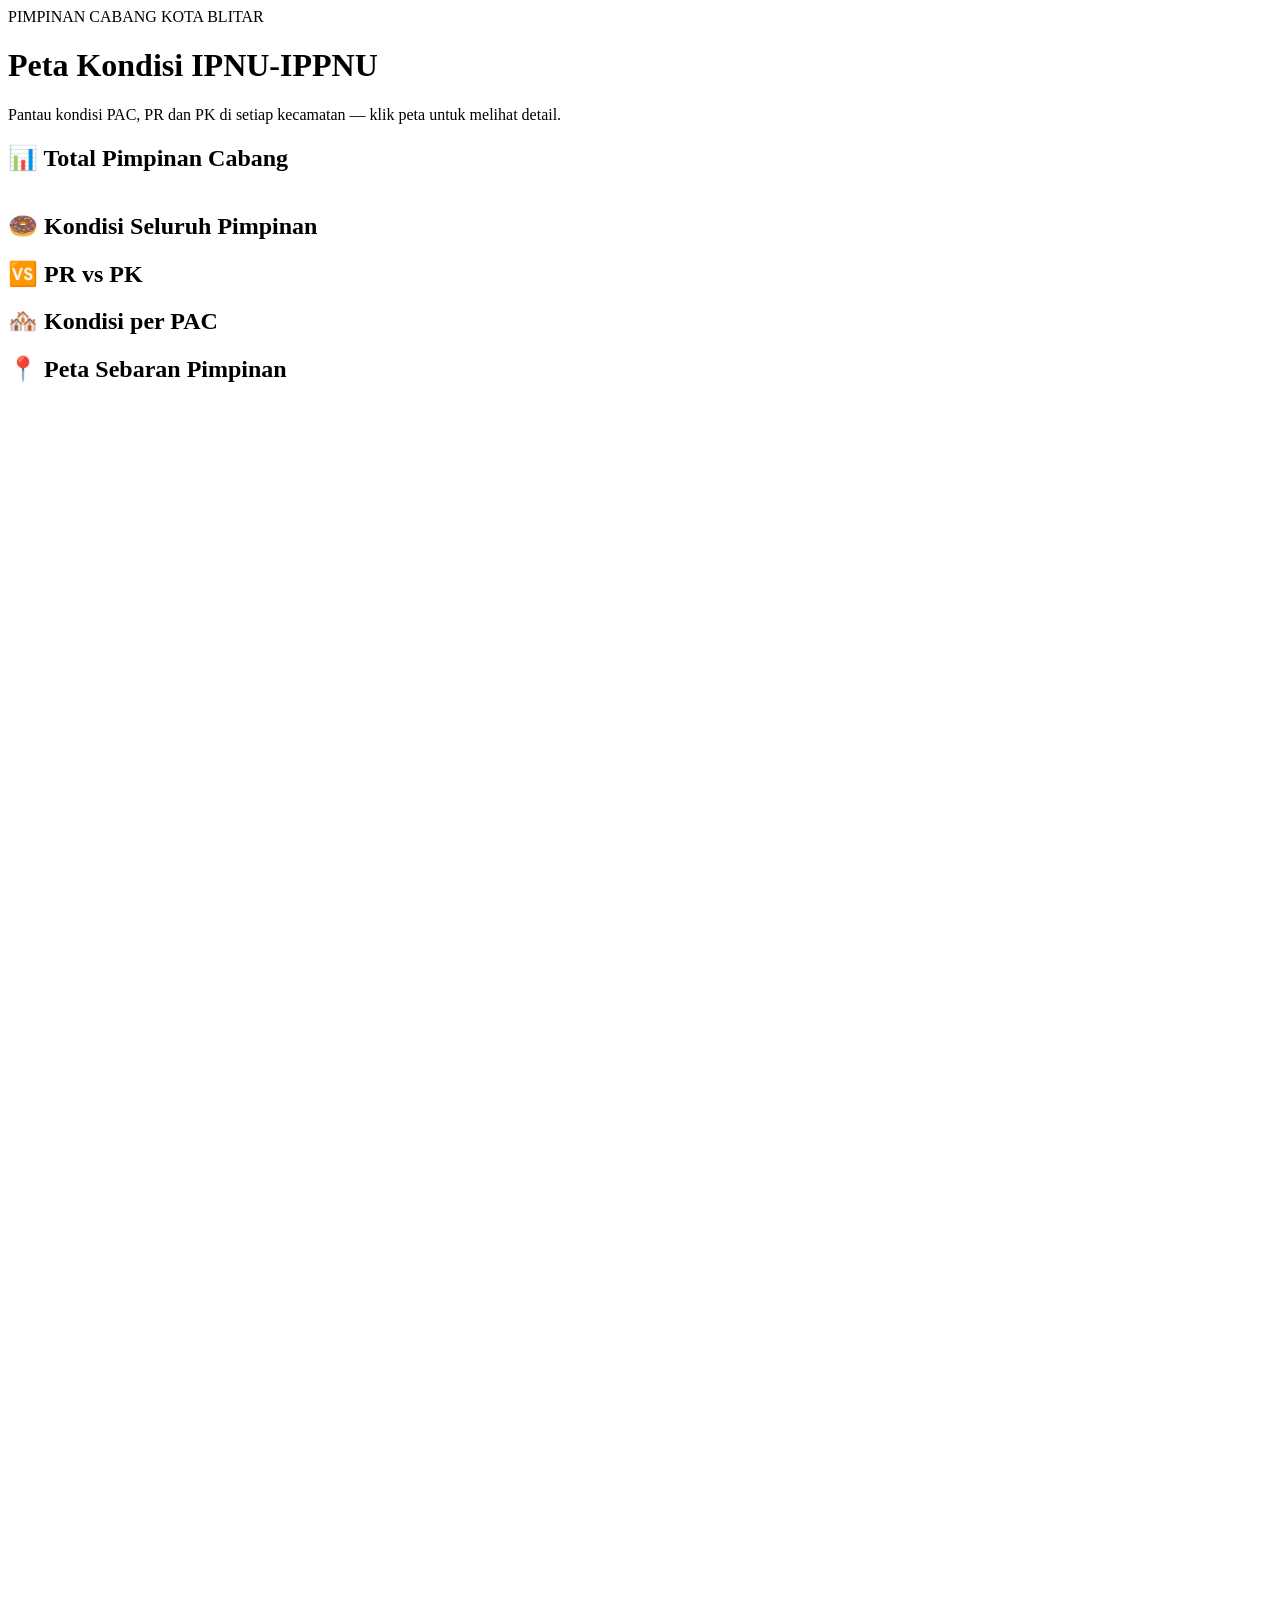
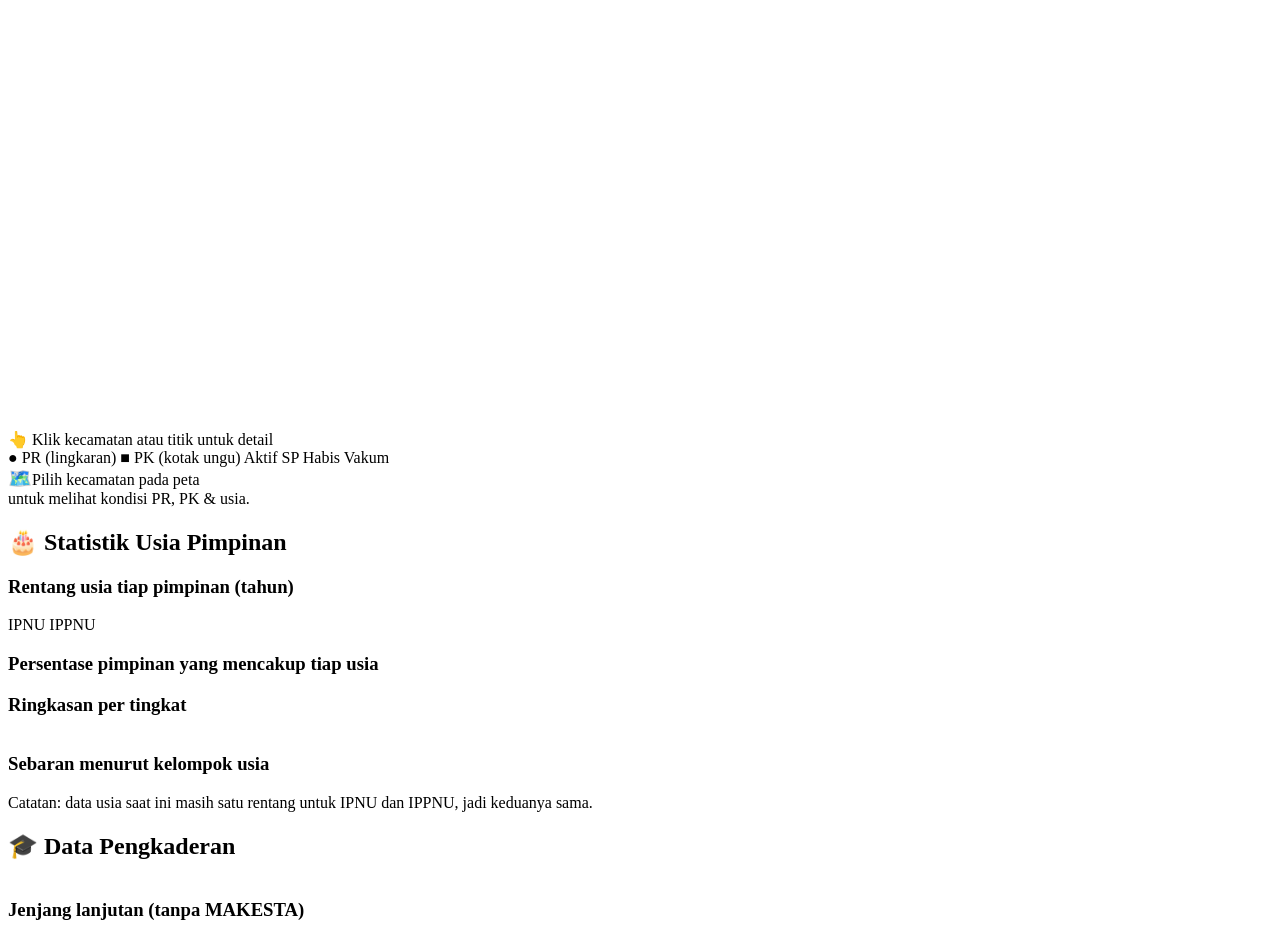
==== index.html @ 6f1dc009 "Add files via upload" ====
<!DOCTYPE html>
<html lang="id">
<head>
<meta charset="utf-8">
<meta name="viewport" content="width=device-width, initial-scale=1, viewport-fit=cover">
<title>Peta Kondisi IPNU-IPPNU Kota Blitar</title>

<link rel="stylesheet" href="css/style.css">
</head>

<body>

<!-- =====================================================
     HTML: KERANGKA HALAMAN (isi diisi oleh JavaScript)
     ===================================================== -->
<div class="hero">
  <div class="w">
    <span class="tag">PIMPINAN CABANG KOTA BLITAR</span>
    <h1>Peta Kondisi IPNU-IPPNU</h1>
    <p>Pantau kondisi PAC, PR dan PK di setiap kecamatan — klik peta untuk melihat detail.</p>
  </div>
</div>

<div class="w up">

  <!-- Kartu statistik ringkas -->
  <div class="grid stats" id="stats"></div>

  <!-- Tabel total pimpinan cabang -->
  <div class="card" style="margin-top:12px">
    <h2>📊 Total Pimpinan Cabang</h2>
    <div class="tw"><table id="sum"></table></div>
  </div>

  <!-- Tiga grafik ringkas -->
  <div class="grid cols">
    <div class="card"><h2>🍩 Kondisi Seluruh Pimpinan</h2><div class="donut" id="donut"></div></div>
    <div class="card"><h2>🆚 PR vs PK</h2><div id="prpk"></div></div>
    <div class="card"><h2>🏘️ Kondisi per PAC</h2><div id="perpac"></div></div>
  </div>

  <!-- Peta + detail -->
  <div class="grid main">
    <div class="card">
      <h2>📍 Peta Sebaran Pimpinan</h2>
      <svg viewBox="0 0 557 715" id="map" role="img" aria-label="Peta Kota Blitar"></svg>
      <div id="tip">👆 Klik kecamatan atau titik untuk detail</div>
      <div class="mlegend">
        <span>● PR (lingkaran)</span>
        <span style="color:var(--pk)">■ PK (kotak ungu)</span>
        <span><span class="dot" style="background:#10b981"></span>Aktif</span>
        <span><span class="dot" style="background:#f59e0b"></span>SP Habis</span>
        <span><span class="dot" style="background:#ef4444"></span>Vakum</span>
      </div>
    </div>

    <div class="card" id="detail">
      <div class="empty"><big>🗺️</big>Pilih kecamatan pada peta<br>untuk melihat kondisi PR, PK &amp; usia.</div>
    </div>
  </div>

  <!-- Statistik usia -->
  <div class="card" style="margin:12px 0 20px">
    <h2>🎂 Statistik Usia Pimpinan</h2>
    <div class="grid stats" id="ak" style="margin-bottom:14px"></div>

    <div class="grid cols" style="grid-template-columns:repeat(auto-fit,minmax(340px,1fr))">
      <div>
        <h3>Rentang usia tiap pimpinan (tahun)</h3>
        <div class="ag" id="age" style="margin-top:8px"></div>
        <div class="mlegend" style="justify-content:flex-start;margin-top:10px">
          <span><span class="dot" style="background:#2563eb"></span>IPNU</span>
          <span><span class="dot" style="background:#db2777"></span>IPPNU</span>
        </div>
      </div>
      <div>
        <h3>Persentase pimpinan yang mencakup tiap usia</h3>
        <div id="ah" style="margin-top:8px"></div>
      </div>
    </div>

    <div class="grid cols" style="grid-template-columns:repeat(auto-fit,minmax(340px,1fr));margin-top:16px">
      <div>
        <h3>Ringkasan per tingkat</h3>
        <div class="tw" style="margin-top:8px"><table id="at"></table></div>
      </div>
      <div>
        <h3>Sebaran menurut kelompok usia</h3>
        <div class="donut" id="ad" style="margin-top:8px"></div>
      </div>
    </div>

    <p class="sub" style="margin:12px 0 0">Catatan: data usia saat ini masih satu rentang untuk IPNU dan IPPNU, jadi keduanya sama.</p>
  </div>

  <!-- Data pengkaderan -->
  <div class="card" style="margin:0 0 20px">
    <h2>🎓 Data Pengkaderan</h2>
    <div class="tw"><table id="kt"></table></div>
    <div class="grid cols" style="grid-template-columns:repeat(auto-fit,minmax(320px,1fr));margin-top:12px">
      <div><div class="donut" id="kd"></div></div>
      <div>
        <h3 style="margin-bottom:6px">Jenjang lanjutan (tanpa MAKESTA)</h3>
        <div id="kb"></div>
      </div>
    </div>
  </div>

</div>

<script src="js/data.js"></script>
<script src="js/app.js"></script>
</body>
</html>
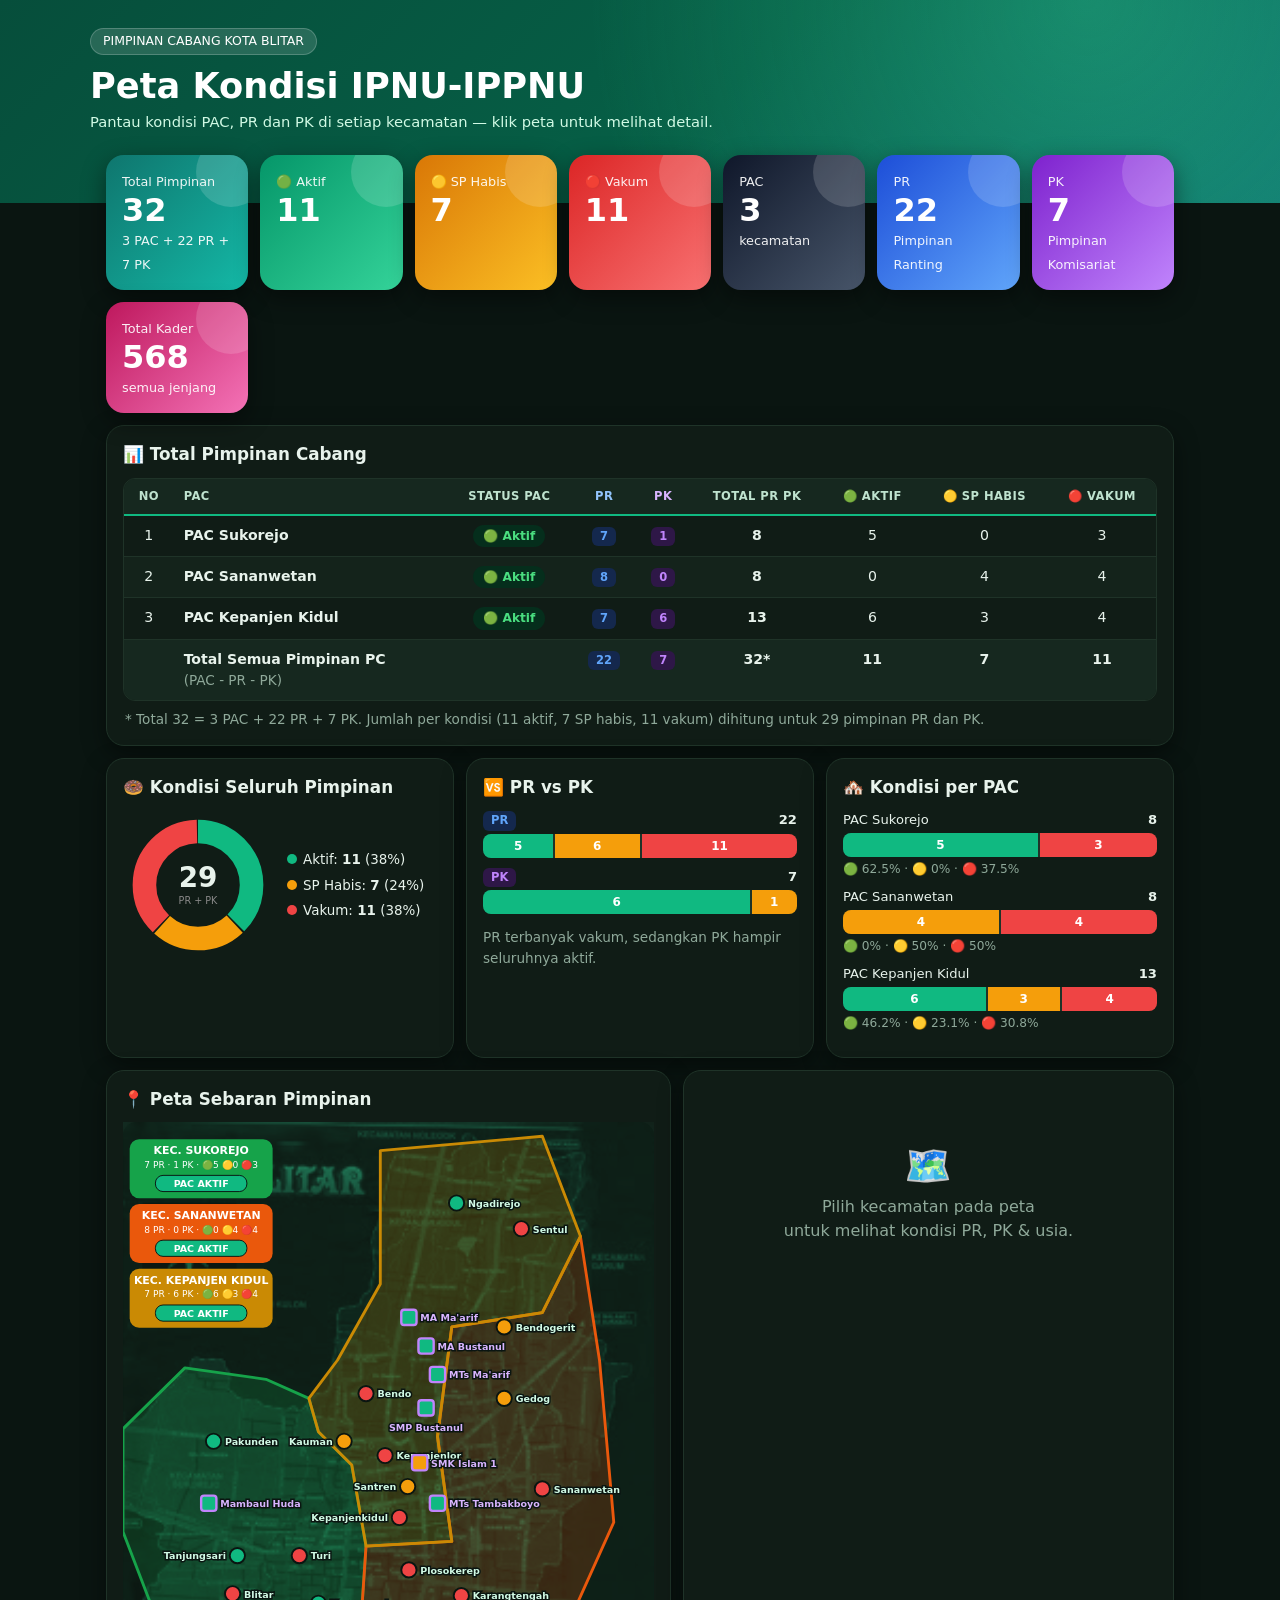
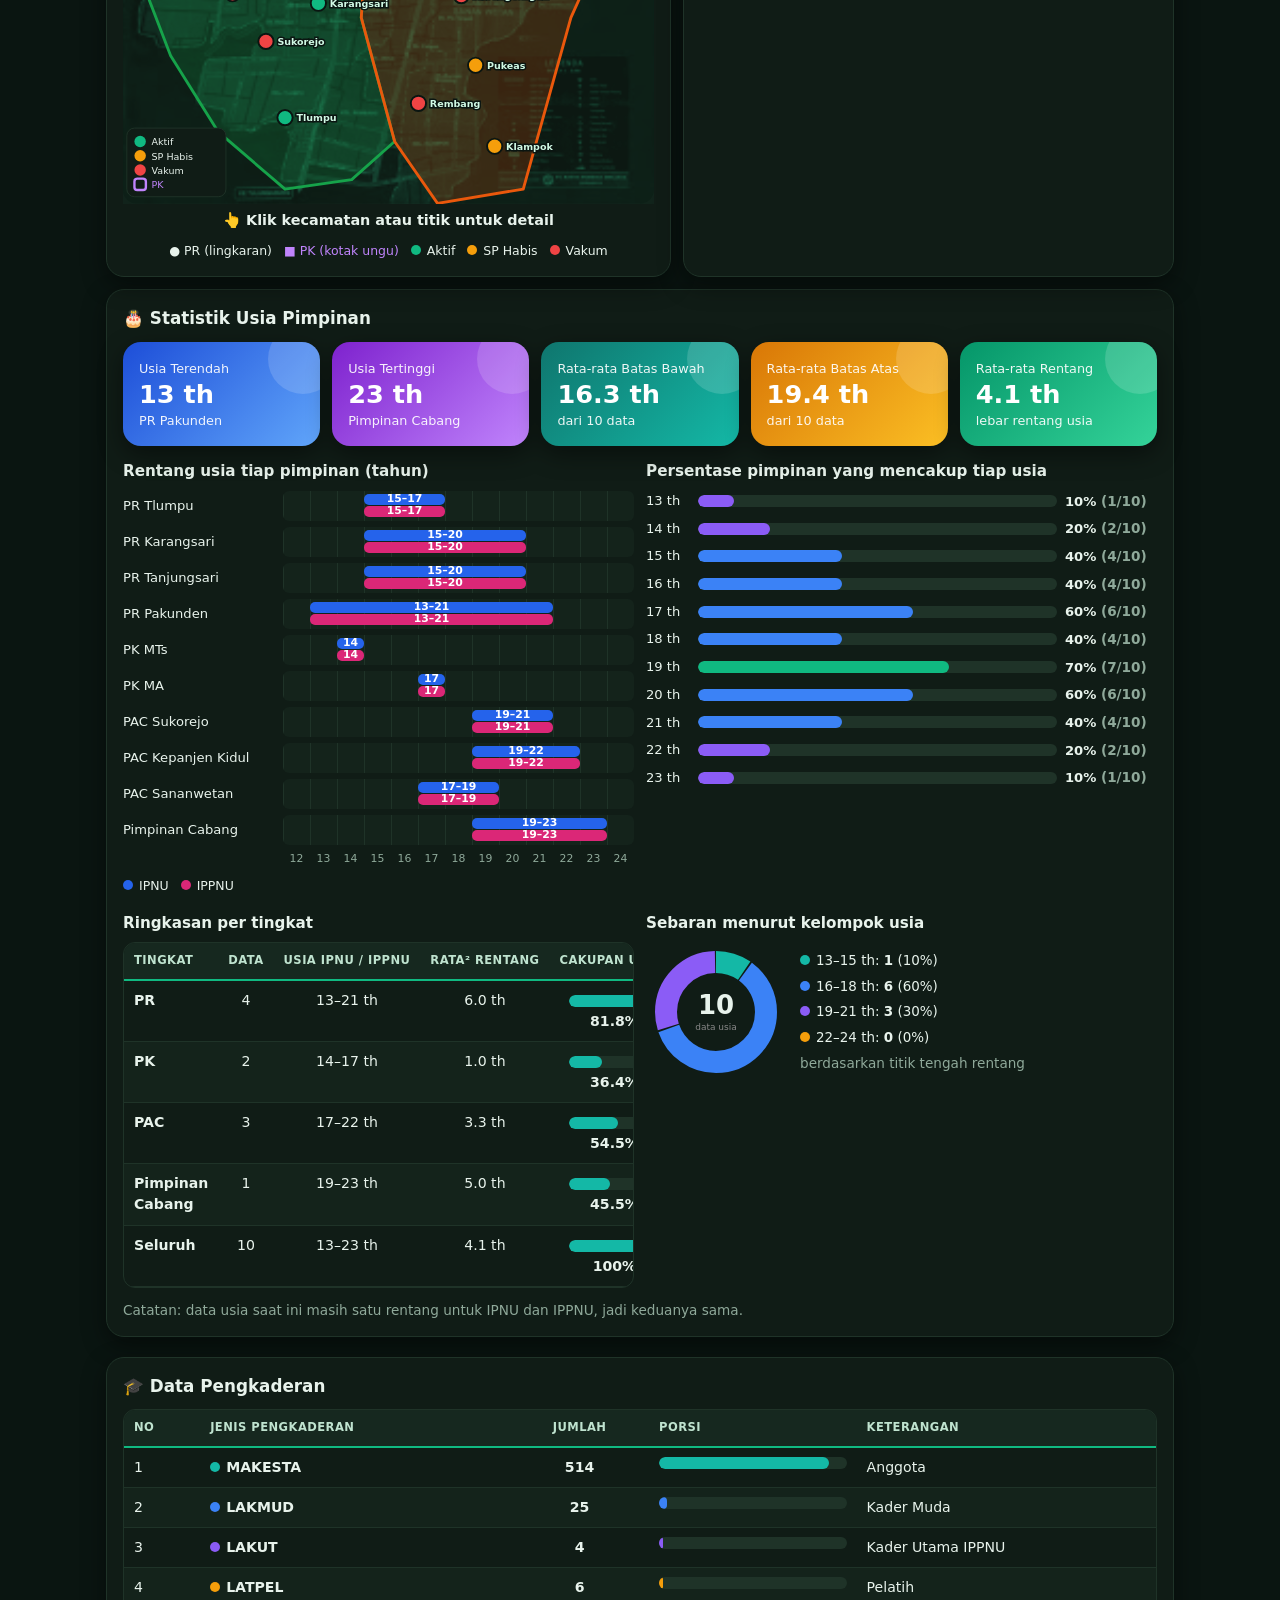
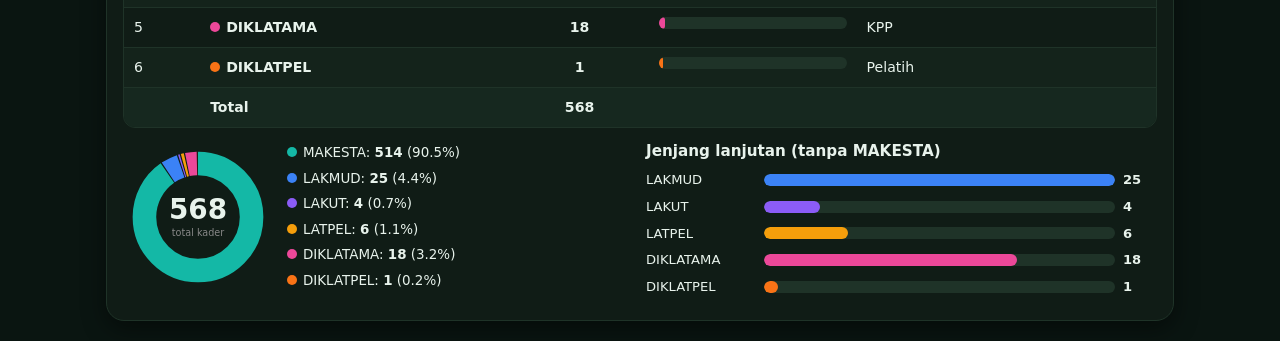
==== commit a7227882: "betulkan" ====
--- a/index.html
+++ b/index.html
@@ -5,7 +5,395 @@
 <meta name="viewport" content="width=device-width, initial-scale=1, viewport-fit=cover">
 <title>Peta Kondisi IPNU-IPPNU Kota Blitar</title>
 
-<link rel="stylesheet" href="css/style.css">
+<style>
+/* =====================================================
+   1. VARIABEL WARNA & RESET
+   ===================================================== */
+:root {
+  box-sizing: border-box;
+  padding-top: env(safe-area-inset-top, 0px);
+  padding-bottom: env(safe-area-inset-bottom, 0px);
+  color-scheme: dark;
+
+  --bg:   #0a1511;   /* latar halaman */
+  --card: #101c16;   /* latar kartu */
+  --soft: #14231b;   /* latar lembut / baris genap */
+  --tx:   #e8f3ec;   /* teks utama */
+  --mut:  #8fa99a;   /* teks redup */
+  --bd:   #1f3328;   /* garis */
+  --sh:   0 8px 24px rgba(0,0,0,.45);
+
+  --gb: #052e1c;  --yb: #3a2a05;  --rb: #3b0d0d;   /* latar badge aktif/sp/vakum */
+  --pr: #60a5fa;  --prb: #14284d;                  /* PR (biru) */
+  --pk: #c084fc;  --pkb: #2e1747;                  /* PK (ungu) */
+}
+html { scroll-padding-top: env(safe-area-inset-top, 0px); }
+* { box-sizing: border-box; }
+body {
+  margin: 0;
+  background: var(--bg);
+  color: var(--tx);
+  font-family: system-ui, -apple-system, "Segoe UI", Roboto, sans-serif;
+  line-height: 1.5;
+}
+
+/* =====================================================
+   2. LAYOUT DASAR & TIPOGRAFI
+   ===================================================== */
+.hero {
+  background:
+    radial-gradient(circle at 85% 0, #34d39955, transparent 45%),
+    linear-gradient(135deg, #064e3b, #065f46 55%, #0f766e);
+  color: #fff;
+  padding: 28px 16px 70px;
+}
+.hero p  { margin: 0; color: #d1fae5; font-size: .92rem; }
+.hero .w { padding: 0; }
+.w  { max-width: 1100px; margin: 0 auto; padding: 0 16px; }
+.up { margin-top: -48px; }
+
+.tag {
+  display: inline-block;
+  background: #ffffff22;
+  color: #fff;
+  border: 1px solid #ffffff33;
+  padding: 3px 12px;
+  border-radius: 99px;
+  font-size: .78rem;
+}
+h1 { font-size: clamp(1.5rem, 4vw, 2.2rem); margin: 10px 0 4px; line-height: 1.2; }
+h2 { font-size: 1.05rem; margin: 0 0 10px; }
+h3 { font-size: .95rem; margin: 0; }
+.sub { color: var(--mut); font-size: .85rem; }
+
+.grid  { display: grid; gap: 12px; }
+.stats { grid-template-columns: repeat(auto-fit, minmax(130px, 1fr)); }
+.cols  { grid-template-columns: repeat(auto-fit, minmax(270px, 1fr)); margin-top: 12px; }
+.main  { grid-template-columns: minmax(0, 1fr); margin-top: 12px; }
+@media (min-width: 860px) {
+  .main { grid-template-columns: minmax(0, 1.15fr) minmax(0, 1fr); }
+}
+
+/* =====================================================
+   3. KARTU & KARTU STATISTIK
+   ===================================================== */
+.card {
+  background: var(--card);
+  border: 1px solid var(--bd);
+  border-radius: 18px;
+  padding: 16px;
+  box-shadow: var(--sh);
+  min-width: 0;
+}
+.st {
+  position: relative;
+  overflow: hidden;
+  color: #fff;
+  border: 0;
+  padding: 14px 16px;
+}
+.st b    { display: block; font-size: 2rem; line-height: 1.1; }
+.st span { font-size: .8rem; opacity: .92; }
+.st:after {
+  content: "";
+  position: absolute;
+  right: -18px; top: -18px;
+  width: 70px; height: 70px;
+  border-radius: 50%;
+  background: #ffffff26;
+}
+
+/* warna kartu statistik */
+.c0   { background: linear-gradient(135deg, #0f766e, #14b8a6); --ac: #7dd3fc; }
+.c1   { background: linear-gradient(135deg, #059669, #34d399); --ac: #34d399; }
+.c2   { background: linear-gradient(135deg, #d97706, #fbbf24); --ac: #fbbf24; }
+.c3   { background: linear-gradient(135deg, #dc2626, #f87171); --ac: #f87171; }
+.cpr  { background: linear-gradient(135deg, #1d4ed8, #60a5fa); --ac: #60a5fa; }
+.cpk  { background: linear-gradient(135deg, #7e22ce, #c084fc); --ac: #c084fc; }
+.cpac { background: linear-gradient(135deg, #0f172a, #475569); --ac: #94a3b8; }
+.ckd  { background: linear-gradient(135deg, #be185d, #f472b6); --ac: #f472b6; }
+
+/* =====================================================
+   4. TABEL
+   ===================================================== */
+.tw {
+  overflow-x: auto;
+  border: 1px solid var(--bd);
+  border-radius: 12px;
+  scrollbar-color: #2f5a45 #101c16;
+}
+table {
+  width: 100%;
+  font-size: .88rem;
+  border-collapse: separate;
+  border-spacing: 0;
+}
+th, td {
+  text-align: left;
+  padding: 9px 10px;
+  border-bottom: 1px solid var(--bd);
+  vertical-align: top;
+}
+th {
+  background: #16281f;
+  color: #bfe3cf;
+  font-weight: 700;
+  font-size: .72rem;
+  letter-spacing: .04em;
+  text-transform: uppercase;
+  white-space: nowrap;
+  border-bottom: 2px solid #10b981;
+}
+th:first-child { border-top-left-radius: 10px; }
+th:last-child  { border-top-right-radius: 10px; }
+th.hpr { color: #93c5fd !important; }
+th.hpk { color: #d8b4fe !important; }
+td.n, th.n { text-align: center; }
+tbody tr:nth-child(even) { background: var(--soft); }
+tbody tr.cl       { cursor: pointer; }
+tbody tr.cl:hover { background: var(--soft); }
+tfoot td { font-weight: 800; background: #16281f; color: var(--tx); border: 0; }
+
+/* tabel ringkasan usia */
+.mx td   { text-align: center; }
+.mx td.z { color: var(--mut); }
+
+/* =====================================================
+   5. BADGE, TAG, CHIP, BAR
+   ===================================================== */
+.chip {
+  display: inline-block;
+  margin: 2px 4px 2px 0;
+  padding: 2px 9px;
+  border-radius: 99px;
+  font-size: .78rem;
+  font-weight: 600;
+}
+.b {
+  display: inline-block;
+  padding: 2px 10px;
+  border-radius: 99px;
+  font-size: .76rem;
+  font-weight: 600;
+  white-space: nowrap;
+}
+.b.a { background: #052e1c; color: #4ade80; }   /* aktif */
+.b.s { background: #3a2a05; color: #fbbf24; }   /* SP habis */
+.b.v { background: #3b0d0d; color: #f87171; }   /* vakum */
+
+.t {
+  display: inline-block;
+  padding: 1px 8px;
+  border-radius: 6px;
+  font-size: .72rem;
+  font-weight: 700;
+}
+.t.pr { background: var(--prb); color: var(--pr); }
+.t.pk { background: var(--pkb); color: var(--pk); }
+
+.dot {
+  display: inline-block;
+  width: 10px; height: 10px;
+  border-radius: 50%;
+  margin-right: 6px;
+}
+
+/* bar bertumpuk (aktif / sp / vakum) */
+.sb   { margin: 9px 0; }
+.sb .l { display: flex; justify-content: space-between; font-size: .82rem; margin-bottom: 3px; }
+.sbar {
+  display: flex;
+  height: 24px;
+  border-radius: 8px;
+  overflow: hidden;
+  gap: 2px;
+  background: var(--bd);
+}
+.sbar i {
+  display: flex;
+  align-items: center;
+  justify-content: center;
+  color: #fff;
+  font-size: .75rem;
+  font-style: normal;
+  font-weight: 700;
+}
+
+/* bar progres kecil */
+.kb { height: 12px; border-radius: 6px; background: var(--bd); overflow: hidden; min-width: 90px; }
+.kb i { display: block; height: 100%; border-radius: 6px; }
+.kr {
+  display: grid;
+  grid-template-columns: 110px 1fr 34px;
+  gap: 8px;
+  align-items: center;
+  font-size: .82rem;
+  margin: 7px 0;
+}
+
+/* =====================================================
+   6. DONUT & LEGENDA
+   ===================================================== */
+.donut { display: flex; align-items: center; gap: 14px; flex-wrap: wrap; }
+.donut svg { width: 150px; flex: none; }
+.lg { font-size: .84rem; line-height: 1.9; }
+
+/* =====================================================
+   7. PETA
+   ===================================================== */
+#map { width: 100%; height: auto; display: block; }
+#tip { min-height: 26px; text-align: center; font-weight: 600; font-size: .9rem; margin-top: 6px; }
+
+.reg { cursor: pointer; fill-opacity: .2; stroke-width: 3; stroke-linejoin: round; transition: .2s; }
+.reg:hover { fill-opacity: .32; }
+.reg.dim   { opacity: .4; }
+
+.nl {                       /* label nama titik */
+  pointer-events: none;
+  fill: #d1fae5;
+  font-size: 10px;
+  font-weight: 700;
+  paint-order: stroke;
+  stroke: #0a1511;
+  stroke-width: 3px;
+}
+.rl {                       /* label kecamatan */
+  pointer-events: none;
+  fill: #fff;
+  font-weight: 800;
+  font-size: 14px;
+  text-anchor: middle;
+  paint-order: stroke;
+  stroke: #0004;
+  stroke-width: 3px;
+}
+.nd { stroke: #0a1511; stroke-width: 2; cursor: pointer; transition: .15s; transform-box: fill-box; transform-origin: center; }
+.nd:hover { stroke-width: 4; transform: scale(1.35); }
+
+.mlegend {
+  display: flex;
+  flex-wrap: wrap;
+  gap: 4px 12px;
+  font-size: .78rem;
+  margin-top: 6px;
+  justify-content: center;
+}
+
+/* =====================================================
+   8. PANEL DETAIL KECAMATAN
+   ===================================================== */
+.kv {
+  display: grid;
+  grid-template-columns: repeat(auto-fit, minmax(135px, 1fr));
+  gap: 8px;
+  margin: 12px 0;
+}
+.kv div   { background: var(--soft); border-radius: 12px; padding: 8px 11px; font-size: .86rem; font-weight: 600; }
+.kv small { display: block; color: var(--mut); font-weight: 400; font-size: .74rem; }
+
+.tabs { display: flex; gap: 6px; flex-wrap: wrap; margin: 12px 0 6px; }
+.tabs button {
+  border: 1px solid var(--bd);
+  background: var(--soft);
+  color: var(--tx);
+  padding: 6px 14px;
+  border-radius: 99px;
+  cursor: pointer;
+  font-size: .82rem;
+  font-family: inherit;
+}
+.tabs button.on {
+  background: linear-gradient(135deg, #059669, #0d9488);
+  color: #fff;
+  border-color: transparent;
+}
+
+.sec { border-radius: 14px; padding: 10px 12px; margin-top: 10px; border: 1px solid var(--bd); border-left: 5px solid; }
+.sec.pr { border-left-color: var(--pr); }
+.sec.pk { border-left-color: var(--pk); }
+.sh { display: flex; justify-content: space-between; align-items: center; gap: 8px; flex-wrap: wrap; }
+
+.empty { text-align: center; padding: 50px 10px; color: var(--mut); }
+.empty big { font-size: 2.4rem; display: block; }
+
+/* =====================================================
+   9. STATISTIK USIA
+   ===================================================== */
+.ag {
+  display: grid;
+  grid-template-columns: 150px 1fr;
+  gap: 6px 10px;
+  align-items: center;
+  font-size: .82rem;
+}
+.ag .tr {
+  position: relative;
+  height: 30px;
+  background: var(--soft);
+  border-radius: 6px;
+  background-image: linear-gradient(90deg, var(--bd) 1px, transparent 1px);
+  background-size: calc(100% / 13) 100%;
+}
+.ag .tr i {
+  position: absolute;
+  top: 2px; bottom: 2px;
+  border-radius: 5px;
+  color: #fff;
+  font-size: .68rem;
+  font-style: normal;
+  font-weight: 700;
+  display: flex;
+  align-items: center;
+  justify-content: center;
+  white-space: nowrap;
+}
+.ax { display: grid; grid-template-columns: repeat(13, 1fr); font-size: .68rem; color: var(--mut); text-align: center; }
+
+/* =====================================================
+   10. FORM, CATATAN SUMBER
+   ===================================================== */
+.src { color: var(--mut); font-size: .74rem; margin: 10px 0 0; border-top: 1px solid var(--bd); padding-top: 6px; }
+select, input {
+  background: var(--soft);
+  color: var(--tx);
+  border: 1px solid var(--bd);
+  border-radius: 10px;
+  padding: 7px 10px;
+  font-family: inherit;
+  font-size: .85rem;
+}
+
+/* =====================================================
+   11. ANIMASI
+   ===================================================== */
+@keyframes fi   { from { opacity: 0; } }
+@keyframes pop  { from { opacity: 0; transform: scale(0); } }
+@keyframes up   { from { opacity: 0; transform: translateY(14px); } }
+@keyframes grow { from { transform: scaleX(0); } }
+@keyframes draw { from { stroke-dasharray: 0 400; } }
+@keyframes sl   { from { opacity: 0; transform: translateX(-24px); } }
+
+/* kartu muncul saat di-scroll (.rv -> .rv.go) */
+.rv { opacity: 0; transform: translateY(18px); transition: opacity .7s ease, transform .7s ease; }
+.rv.go { opacity: 1; transform: none; }
+
+/* bar tumbuh dari kiri */
+.sbar i, .kb i, .ag .tr i { transform-origin: left; }
+.rv:not(.go) :is(.sbar i, .kb i, .ag .tr i) { transform: scaleX(0); }
+.rv.go :is(.sbar i, .kb i, .ag .tr i) { animation: grow 1.1s cubic-bezier(.2,.8,.2,1) both; }
+
+/* donut digambar bertahap */
+.rv:not(.go) .donut circle { stroke-dasharray: 0 400; }
+.rv.go .donut circle { animation: draw 1.3s ease both; }
+
+#detail > * { animation: up .45s both; }
+
+@media (prefers-reduced-motion: reduce) {
+  * { animation: none !important; transition: none !important; }
+  .rv { opacity: 1; transform: none; }
+  .rv:not(.go) :is(.sbar i, .kb i, .ag .tr i) { transform: none; }
+}
+</style>
 </head>
 
 <body>
@@ -108,7 +496,696 @@
 
 </div>
 
-<script src="js/data.js"></script>
-<script src="js/app.js"></script>
+<!-- GAMBAR PETA (jangan diedit, baris sangat panjang) -->
+<script>const PETA_B64 = "/9j/4AAQSkZJRgABAQAAAQABAAD/4QAqRXhpZgAASUkqAAgAAAABADEBAgAHAAAAGgAAAAAAAABHb29nbGUAAP/bAIQAAwICCwoKCgoKCgoKCgoKCAgKCgoKCAoKCgoKCAgKCAoICgoICgoKCgoKCggICggKCgoKCgoICA0NCggNCgoKCAEDBAQGBQYKBgYKEA4LDRAQEA8PEBAQEBAQEBAQDxAPEBAPEBAQDw0PEA8QDxAPDw8PDw8PDw8QEA8PDQ8PDQ0P/8AAEQgBQAD5AwERAAIRAQMRAf/EAB0AAAEFAQEBAQAAAAAAAAAAAAYCAwQFBwEACAn/xABMEAACAgEDAgQDBQMIBwYEBwABAgMREgAEIQUxBhMiQQcyURQjQmFxgZGhJDNScrHB0fAIFUNTYpLSFoKTorLhNESD8QklVGNkc8L/xAAcAQABBQEBAQAAAAAAAAAAAAAFAAECAwQGBwj/xABFEQABAwIEAggEBAMIAQQBBQABAAIRAyEEEjFBUWEFEyJxgZGh8DKxwdEUQlLhI2LxBhVTcoKSotLCJDNDsuIHNESTs//aAAwDAQACEQMRAD8A/Qbp+2x7HWjMs2VROoxkm9RlMQom82PF/wBx1KU2VVzdNy/+w0+ZRhNzeHwfwr/yr/hqQeRulCjf9jlP+zQ/qiH+7UuudxPmnyjgkbr4fR1flQn/AOnH/wBOkK7/ANR8ykWDgFFPgOH328B/+lH/ANOp/iKn6j5lQ6tvAeQUaT4bwH/5aD/wov8Ap1P8VWGj3eZUepp/pHkE9D8Kdse+2g/8KP8A6dL8XX/WfMpuop/pHkFKj+DWzPfawf8Ahp/hpjjK36z5pxQZ+keSRP8AB7aLyNvGP0BH9h034qofzFS6lo2CZTwDtxx5Vf1ZJl/skGl+JqcfQfZR6lnD1Khdc+H8Ko0iQzyMMQEj3G5DtbKtKfPA4vLkgcGyo5EX4t7RMA8srfsr6GGZUeGF2UHckwLbwUMnw9HTE7fecedQG76jk+F4hFteZDWIfClIaz8us3498XYP9rT/AOKIHotkgCp+nciJ49rbeJvbmo226Vt2bH7P1EepFDHc9QC+ssMj97aqhCeYxHpzHejS/vIzGQbf/G3eOW2/cpu6GytzdaNCbPM221uTsN47lI2HhXaOyIYuooXaNb+070oM/LGRPnfKrM0bMBw0TD3W2HSZtNMXj8jd/DabqL+iS1pcKsgAn43bTz1IEjke9ch6BsiVsb5ATGtvuZlxzYCzlN8iXbv2UFDzkNIdJA6sbrF2NHsKw9DVRJa+YnRzjp9TsNSZ4FKHR9l//N5LL/8AFV2dlJJMlYjG2ZqWNWQuVDDTf3kw/kbv+UbePveE39z1v1nbd03APDW9hqTIEqz6L4P2kqSOs29jSIZuZJQKWmJYAqxKgK3rFqSrAFirBZ08cypMMbbUkQPn66c1mxOAqYcgOebzoZ+ljy15QQTYdP8AhrA5AE+7RmDMqu0AZguORAMLfLkuQ7rfIGmoY+jXEsY0+Dh8yOIWQ0XtsXn0+ykSfB9bUDdbkdx/8mT37+raE3q/8Qz/AAm/8v8AsqDTf/iO9P8AqpC/CEA0N7uxfb07Gv47L/Pf21Z19P8AwW+b/wDun6p/+K7/AI/9VKj+Gzr23s/sOY9j9aA42g7nj9dN11L/AAm+b/8AskKL/wDEPk3/AKp//sRKP/nXv84dof7IhqPWUT/8Q/3O+6fqn/rPkPsk/wDYyb23nP57bbnj/u4/26iXUf8AD/5FNkqfr9Ap3QejSqbaVHW/9wqkkdyfWa/QcaqmncNaR/q/ZTAdu6fBF6oNUFq0Lt6nsklLITpJLgOkklV+ekkmBp5UZS5E0ydR2ku19uD+7/DSSTcez+nfSlRypwbfSlPCcOyvsaOnlIiUkbT686UpRxXUQfTTSnSvJB0kkIda8NyFiVmnX8llIH7q1qbVAHwjyVRZzPmrPw/01ox6pZX/AK75f3DVb35tgO5SAy7q9YgjVKmo8m1X+jp5KbKEuCEAcV+z20inC4Ir0pTQu7hVUEk8AEn9B37flqD6jabS95gASSdABqSpNbJAAVHJ4x29lfPjBABIZgtA3iTlXejX1o6w0+k8JUgU6zDOkOb91ccNU/SfL7KVtutRtykkbf1XQ/2HRAPB0KrNNw1HoqPxx4kePyEhYCSadI/wt6Px8EEcWvPsNCOk8TUotptpfE97Wjexu70BRHAYdlTrHVB2WNJ8dlP651AyCSGPuvl+Y5+VAxVmVeCWkKEHGgoEiEt7G3G4hrGup7lvkDaf2+WqwU26KF1LbZLWRWgSGU0yMQfUp9mAPf8AYQRxrmTUNPIKZiBPnf5QtYvMqb0PqeaoWHrFq9Aj1CrIB/[base64]/AFT9ef1v9f8Auq7wntPKmU/aAwQuWVEVwRZu3i2a12K0ZRQsEGhqoVWsfkLmg99/6JnvzNMlxtvp/wDY/Jbdstxktg2DRB+oIsEfUHvomUPCUwP+f4f36inTrrp0kgDSTL37tJOuqeTpwoCxTO+nxUkC6BNfXSUl8udR/wBKPqH2nqO2h2m1kOx20m7RjI6NMHSFtrGVYBEIEymZzJj904X5lINswVIsY8k9ogd3FZnPIOUu9P3Wi/[base64]/AE1dwNx04brpiwbTqjIu1lj3fnTjzJII42mh8hFVWM8LGpCQj3RYMgKno1ha7I45m62toTrPLgs5qOAm3ctB8N/6SrT9VbpS7GUSKDO05lg8n7NihWUDLzS7F40MHlgqxY5ELZxnBtFHrs/hF5+SmXuEC31T3xm/0mV6ZNBE2y3O5O4f7PEYG2y/ygsixxOJp4sRJmpWXlPmsrWlhcF14JzARxnTwTvqOFwBHegTxf8A6fG02m8l2sm03bLDIIJNxF9neIShEaRVBnVm8st5bgDLJTSkUTpZ0W57A4OEm8GfsoB7iJjw9iEazf6UEcfT/wDWMuy3scJkoRMkQ3H2fzhEu6aNpVxjJKyYZGTAqcT21m/BTU6oOEx68E7ajoNvVX/g/wD0hNruthJ1IiTbbRDMPM3AVC6REq8iqjuccgyKDTkiseRcKmEeyoKQuTwTirMyIhZV4e//ABBOnSTiNoN9DA7iFd5LCg25diAuWEzSxg3lbxrgoLOIwCRsd0U8NkOE8N/sm6xwvFu/9l9OA2AfY8j+7QYiNVaDIlUPjhj5YTHJJCVlHB+5CkyjHnLP0Qla+WUnirArpKt1WHe8cOE23gbmJjnC14duZ4EoFn8X7FndplRCwf8AnoAGOLsrE2hI4Ie2r0jLsLHCHFYatUeXAA9qMwg9qAIBGsE8xCLdXXY0QTFtDZSej+GNjIQ8SbdsQxUxYek4kWPLPB7c/kPoNVUMLQe45mAjK7XkDwTVKtVov8ufGEP9Q2Cjd1ECDFEZDixDeYfStOciPnTvkO/pPIK6No0x0hSa2fhdEmQHEFrTBJ5+a34iq5vR73nVzgPAXPyKKvh94haXbtLLHLG5YhhKSXIUCm/mohRUAALGq8e/fRd1R9Vjnv1dlF4G5O3d6oC0i3irrfAkgXQYAUOW5Qk2ew7Vxf688NiGtDg8X7LeQ0A7/eiQJIjmmOmdRRJ8ZJI4/udvirMqljlM0jLkRYpoxQsqbsCxfQYIFrAdoHrf6rM4SU50neJLLuWzLAOkav3QIkaECIigy5tIXdcj5makkRqqDsfiA+o6m49m0EXAIvfv3iTpwWqnT3GqAuhdQ25m3LTtES7YgMAV8o2q5MVwpwgUq3JEYJFEXxOGxRZXe5r4k5RBiQ3g60gm/iumxtEijSpAaCT/AJjy1t9Uabbo23xR40iAH820KoCoLDlGjK0pbuFIBrnXRUqjmNBL3AGbNubakmRz46Fc8+ZuPNJOy27MUP3pZssJZDMLByHpleQLRF0oAWuKrif41j3Cnne4n8pIAPIyTbjySNN7RmiBxhQOrgqz+WEUu8StQSwXdIyQP+EMX9/So+vGnDNGZsBkcsuu/PWIjzWd571pPQowIwF7AKAPoAtD+A12YAgALIpbpqaSUTqKdNHTJJWOmSUiJNWJlE6wQFYntif7NNukV+ffjX4dxbzedUuR48dtG6erGOWTbRbYSJJ6akRfLkA70+LjILruaDTSo0iReYPKZj6IJUqhzz4wr/xD1cbzpvTo9z5z7aFzt96sRCurrCy7aUqqqhBP3wVlxJDLRZVOmbhjSr1C2JIls+oUOtlo5FQpPhvtyvTDLD/JV3u7EazqXYdOaRHhhm4ZiuTSvGnNq1+oG9OHuJqBp7QaJj9XL0TE20sT/VVfjLwoF6jNvERIpY+oRSizJ9ouL+ckvEKIZyMnS+LRQMbyuoNmkGEzLfC+3eEnvF7L6Y/[base64]/AFVL456xJ1BehbibATvvoZXxGKEw7iONnClmKBsUfAs2ORGTVetNHDCjUrNbOUN+YJjmouxGZgk3RH8UfCSL1zpOCKqruty+IAWOmkilZ8BSZvK87NLWcjVkzlRjjwZc/D1XO2A+SvxD2tIA3Qp8cPFsvVJxHtdw+72oAabYRxtGGj2s7SzMZGiEjGaoI4RG3JHamXPVhcL+HpzVaAf1TOug8LyqnVg53Y8lI+Du2I6Nv9lMlHaS71cGolUk28zSK4rE1KsvPy5dtVYyl/HpPb+aPfkrKVYdueRWLdG+ETeVsUmatp1F/KkdbziC71VZOXEYUmJJ1cqWW5q/EHLH4nhvxNEx4T78FR15y5l+n+22oRVVReKqASR2Aoa8+eZJKMMAAAVF1UF5uLuOHEixX38ob/mA2/I9g4+ugHSwc+jkbqfuD9CtlEwZKaj6UTnkljEJRF3ZJbuKIrj9pGuWpYepTpvLmESIgA7nu4A77jiteftDKdFATwBCAxECIXGNpScWCbAoey9xzrCcFS6ove2CTA1B4kyIPAeK0/iKhcLzHvXVBHhjw6XaeVGKjzPLQj8QQWMsStjlK44o8HQrC0y2q6rSqOblIANnHs6/EDMHRGce4Np06L2z2ZI5n1CtG2+/SP7uXayCmvzo3RiQvB9BKgV+HE+/[base64]/Iy2T9clGv6RbTpFpY/NFszSO1y2nxv5IthMHmrNJIIFzF7C97Ks8GdUklSHbLutgzglTFPtNyhbKgKWSQesOXdiAVYkDFBrfhW0MraWosLnc+F1VijVNR1S4n33ov2PwqEsjtuYdqWPIbbHcx5BkZZBIpehwVCEG6U/LQ01Sg2qT1bbEmALDWdB9eKobXewRO19ET9P8GQQqiKkaqpcqLsrkbJUsS3JyJ57k/U6rqYA08tTqwHybxeIaBfW14VZr5yQXWOyoOuKoHHFyqUI/EyEMg47ligAHvY4N0d+CzGs2ZMff8AdY3RBjRaB0CFkUAm7C8fQ9qH6cD9h16JTBi6wuI2Cun1MqKYMh1DMnSxqaZd0oTpW2n4uj2B5qxxdd/2frpSnIjdTf8AUruvMdqw9ynIP5Fv4ajKaCozeCT28oV+qf8AVqWc8VE0xwVf1DoUURXzRDGecfMkhS/rQZxl+ffT9YeKbqxwU5PCOdOsaNdEMDGQQOxBDVx7EaQqEbpywHZcXwCP9yp9vwcj2BtuR9Ae2pCq4aEpjSB1CT1XwiKGcYoekcrwPoMTdcdu2oh5BkG6csERsqXZeBdshJSCJWYEFlRAxB7+oAHn9dXOxFVwhziR3qsUWAyAq7d/CTZOSzbaFiSSS0cZJJ7kkoSSfcnk6sbja7RAefNROHpnZR3+DGxNfyTbkCwAYYioBJJAGHAJJah7k/XUhj8TqKh81E4WnpCkdQ+FOzlfzJII3k4xd0RnXE2uLMpIxPKi6HtqLMZXYMrXkDh36pzh6Z1C70b4S7ODzPJhWNpf5x1ADNzff8IvnFQFs9tPUxdaqA17pA0Tsw7GmQLqqX4BbD7z7lR5wKykcGQFw5D0RduAx+v6Eg2jpHECO1poq/wdI7Jndf6O/T2RYjCDEjM6x+ZIFVnAzYVICC1D8hzQFtdg6UxAdmzX4wPso/gqWkI+6b0aOJEjQ0sahFDOWNAcWzEsT+bEk/XQ19Rz3Fx1PJamU2sAAVBuYfXIbBVpLUgj5ViiQg/mJFl/YRrium6wztZvE+aI0G2lNpBS8MOWdu4/pV/cT+h0LrP6qkxoNz2j8h8irGiSSovi3q5ihkYPTJGa5/GR6f8AzFRqeIxT8O0S89lsm51u4/OFrwuHFaq1pGpA8PcoJ8L9VliSGH7O5V0Ejbioig8z1esKfMv1BMiPwsSSF1DoalnZTa8NJJkiBMky6/rup9LPmtUcDpYX4W+alHxdIUAbYbzu5Kp9mA7JxYnJ9VsRTV6SGKkqpM4irTqS98fESI3FhvInw8tUKZSIAE7Kw6H1/wAyQBtpu4mNAmXhUMan0yMrlTdDHFnDF/[base64]/qt+3Fa0DHVXta0AtEXAhtzxDbctSFkdSaCTrwSRNifYflQ/dQ/u0mkOtsFXOVD3T4zJOWIGEDXRBy81l5PIGKrGQFPJfzj8mHr6DofD61Ntlkqu2RxszyD+euyCxq0DfXUDdSXiBpsqeUg6kEy7gdPKSRIWv2ofx09kxR90v+bT+on/AKRqtWhCZ+JX8qO1WEs4vkT7P5QaLmPz/OC8PZMYNpVG9MnUH48eLE2Wxk3bqh8qTZJbKpoTb7bRMOQasPqD3hgzO0WvC4apiqopUhLjNu4En0BR0zLGhICqqqWoUqgAEnsKA9+2prIhfwd8QzupHRYaSMHOVZoZEV7AEfoYksfUTx6cRdZC0krnxSfQP6w/[base64]/[base64]/IHzNnXquxuCxBBChTVAjiyVIP09tbqdbI/MGaTvxEcOCHGnSIjMfJQNt4c3dHzZ4btq8tXX8Ru8laz9CK/TWasahsyNBrJ28E38Ecffirnc9MYKD57V29Yh9IrlmegwHcqgDFq7Cr10FNtOpQbDN4nMANBJceF7BoJ7rlC6jiHWVb4a6gsbSyCaQrM6Pk+3Y+aAmKtCVIVqxo4Ak+lgGV1c9DgcRhmtLWOAjiR324/TRRqUn6kFaP0CnXJeVIBBqj+0HkH2IPINg1o+HSJWOIKt8dMnXml1JMvLJ9RqKdO+aNKEkgnTpkb9N+RP6q/wDpGolWhVvjDbStCx274TLUicKyuVNmN1YcrILjNFWGQZWUgEZMV13Uv/Dx1kHLm+HNFpi8TrF4U2xN9F8nf6cnxM83oLxNGyvNudijlcjHiHM4e6tVJiShJXLqAzsrBfMsJ/bLC9L4aph8ppYltnUnay0gOyn82U2cLOadWgFrj6v/APp30fn6foFxGVoc6ZieyQI4m82mwJ2Mbh0Tx3Pvo9tFtw0HmQQS7mZ0xliVokZ1jjcfdykny1MgZkJJMQxvR3A/2nZ0pjnYTo9uZlO9WqfhGoDWfrJIIzWYA0kF681xGE6guDiLEgQQZg6yLRwjVa0BQ/T6n+8/267pYFU+Jj6B/WH9jacKLkKPqSguIdMklnTpJDPp7JJZXUUk0E1NJJWHTSowqHxopwSOyvmvTV3KKCWH5Bm8tHv5kZ14LWBnSNfqqM8THzJ9AR4yrqbZKiRdHU8lQQOTdf39yeR9dcPQPWuzPMMHxbDu8dAAiDhlHZ1VXIlsyKAFAb5fLrKQMHDrgTaqUK+pQ3mNYYLze2s1wLni/aj/[base64]/Y/FfaS/dQzHMxssdhlHEdWCUq1FvR49J1ea9GrX7JOhjgTEaQNdVjBIbC511CsMltdxXYN8EALR9wRzf56B9IYiJyiIYR6FEejac1mf5gfX9lM8NeEhJFt2Ms8ZjiQjyZCik+SrfeIVZX5JNMCOffm59HVMtKm1o/IT4wVpxgmvVJ/[base64]/AFBB/ZodWoV3nsVS3/SCuw6L6W6MwwH4ro9tU8etqN9JI9F8m/F/wtvthsJTuurru4n3UKxxybbzTIx3ke4ZxJJL5l4LJuTAMk/[base64]/[base64]/RCnhiXPd7uU9lwhH7Pn/igP7fz0HpsdVxL3E6QPG5PqUexJFPCUaY3lx+nor8nuVOPz8FQQWZnIPs3BINBgDbCvdeqxlMtFGkdWt7Q4SZ+Wq5ik4HO4bmyG/Hfgo7uIRecFYU6+hlQuvHqp2YAhmoZHE0fXVEKQ6oHBXPAtCpvgp8PzB5kkwIkPnwUwNKI3GRGRPEhRqbsyBa4bnVhaLqTqjCO1BjT8pnxmI8VQLwTor/AOJUtQynt6IhQ4FF0HH0FHjQPpB8tqO4tPqCj/[base64]/cjyK0BsOg7D1KJPCZZmlc1iFihQ0MuFZ3JNdjnGAP+D37Dsei2nqyTc6aDYC3OOaF4g9qyh7vxXFt/wCdfEsJGUUzErCmcpAUH5V9RH0BrtotVqNZGYqrD4WpXnqxMQDpYuMDzNlKj8dwUCWKgskYLI4BdlLKoJWi2IsgE1Yur1W2q03n2Vd+Eq6RoCTcaC06zC5sviHtpApSXPIAjFJGJBkSMGglgZuqWexJ/otTCsx2h92+4Vj8BXpkh7YjWSOBPHgCf6hWXSOtxy+qNw1qG4v5briwKF2PrY57aQuZBWepRfSs8RsrGzqcLOn1bU09kYN1ERwCRgSFjViFFsfSOwsWfy1Eq1C/VOptvojDty8AYr50skfIhNl1hGVGSQVGCxxRHd/UVVHxYugcRRfRDy3MIzNs4A2JadnRodjeDCk0wZWFf6dvw0jXoEnlIS8O62EgawXdnnG2XInuCdy3pGKhmJoW186/oTCYDo84bBUw1oINtSbNkk3cYtJJgQBAAA9I/sD0ocJ05SrVHQ0teHf5Qwu9C0HwWz9a+HqxRwSQeZHPt1hVWij8wOEQIyzwgjNXQFGdCsgBFNxWitTojDPxTMaG5azRGdtiW/pds9vDMDlgFsG687NZzpkzN/Hiifb+NFLKvk7oFiBZ204UWwW2bClAJslqpQSaAOjKpUjxT8g/rD+xtSCi7RDGnVaSx0k67enCS8p/LSKZId9MnSl0yS55h1NMqLxZN/Mg/MZ48P6wSRm9v92sl/lYsXrHiQCyDxb/APYKTd+4qPuYLCjiiWJBIFix9T2ur/Kx764t1EupDIRq7UgcOPctxd2oK5DFjG7EH0qxNc1yWbt9BY1NuFqsD3AflgHvgE25Ap2kOgc1nfwXyO186S8txLPuPUMSEaQiMEYqfkUHkXzzfchcPTMktHxGe820+kW4Ix0jUHWZJs0Bvlf6oyy4/K17/k9m/wBlZfmDfN66XpKoc9NrgOsy9qOJFvH7rnMOOy4j4Zsm+qfkLOL8CrPbgXxZAatCKT8oPz7p+sLW65hV3TvFhVnP2PdW2bugEblJMeQVEmK5rUi05uzYVjWjDqrOs+HtX17pMQNjx4qrKYsRHsIG+JXje4/[base64]/dgo3TvCrIF/lU+Rpwk1PwUbLkgGlPy0bF83xV4wNf8ADOrB5bOUCQDre9uHNM/EUzWDMoOp8la7mKbgZg0MewXj/kfknkn6n21iyYvsjrGGBAlhj0dx1VwNK5IPvxCO/[base64]/yqq96vsB3oX+mtbWBugQp9V7viJPeU9WpKpOhNRUkbbXbBolVlDKUUFWAKkYiwQeCPyOolWjRL2HSY4/5uNEsAHBVWwLxBxA4Fmh7Wfrpk6Efibs03MT7WSKdlLbWUskLuhMW6hmUBhxdxi7Ix7/AEtaqbXuYZaYP3t8kWdI6p5q5BJE5IxkRkbj/hPNH2OkoKbpJKn8Tj0D+sP7G1IKLkKkadQSQ2kmS8tJOuY6jKdJK6nCilI+mKSSDpJ0M9XYtuI1BBWOOSVl7kOxURFvpYEgX623BF6FY0uzMDdpPkLepIHMqbdCvTBuPQDS/wBH6s/0r6A/[base64]/SE4ZDQ0EaQrfwz1ZpWfPbzxYgENKYwHsgDDB2rgk0wDDmwL5opOYQS4SAJgW1I31/opFpte6t+iUymVD/OXLTKFb1AlAQODQxX+lQFi71qllSr1jTcScu83MDjwt5KMECFncO/SbfMWPpipIgQ1M5ABa6x4rgE3zEeCNcxSYK2MYTo0gAfzTe3LRdDWnD4Qsb8TxJ7th75o1n8WRZPTq5UhMIyGcsz0AFBu7oc0BRJIAJBOq0ZiSdXE+qENB4bKl67u/vtySMF8tSMinPltL5jABicRlHZNd/11j6WpZhUi/wAY85W3BgiAeXyTTyEHb3fMZqyDkKWq96JJ5Fc/XRGg2q3oya06siSZ0OkrNVLTihk4H5qy27WLNe5FfS+PfvXf6m+2gvaa6632cFe+EB651B9OG2kC/RmO4RmPP4hFGo+gj9+w9A6Gc80yHcR6j7QgeKAm3v2ZRJ0zb/N+o0eesLQpeGmTp0DSTpmXUlArlaUJSnj31FSU6PrLgUG4HAFL+z20yeV49ck/pfwX/DShKSo3VPEUwjcxlXkCsURsVVnr0hmxJAJoE0aHse2oukAwLq2llLwKhhs3IuQN7b2Q1t/HO/s5RLQqgoTI+hCV5lCLbGSpMmAEYBUlxVUv4Le6lhrBtS/PTU30nSLQNdbFRY/iN1LKm2nFR+pXiPNRecBZ5x/lGHPrqADlmxhnqfo9ffP0V5w2EyyK972yn+bL59meHanQSvceO96SqNtS65RAuCqimDeYwXlqjJiFMVzHnMuRRVZy94Nmz7/p6qr8Nhy0nro1tHCIE876THZB1kRtz4u3AZgNm7ASOgZTQIDR+WwyUWGUylm4RGRBkVcOHNV4JGT3t5+ii3CUS0E1gLAx4GRbha2pB4ghd6P4tmd0VtnKiuSC5PCjGKmYFRVuZ0xvICONiAJPRFtZxIlhvH0/[base64]/rOvp0RNrm02YLHxcRf6opgSKeFrVjEnsj/VE+iLpt21dvxDviwBAsXfbuORdX7exbo+oTVbTc6Q4EX5gga+zoufr/CXAXCsVbIfID6ueCOyn6VyDQ/fq1vWCk8PpCQQCADtM6HmpyCQQbJUjKF5XuTQBonFS1Lkav8iQPqQOdU0xScwhzIkwbnRok6zxCmZmQfZWd+P+ttDtljhN7jdSGKFSWbyzJk0j5BeY4xmFchfwcAaFYx1LLnYb2GU2M7cjG8abhFujqOd5c/4G3J27vH1upng7w6sBWNOyIRfuxETEuxPJLMMye9nTYRmWueLWuPjB+6bEVDU7R3I8vYRb0nZWbpqyHIquKu+L/X9NbsNhc+QuaYmxGkTv6ql9SMwBHsIL8d7illIq1hmJtQfnxCi/1v0/i5+nIjFyWPedCSdffFa6UZwOA9++a503ZHGIk9kisUKJIAs8WK9gKH5dqVIZaOQgctbWCqqf+5M+5VpC3FcDkgXZ9zVcg9q4GoXc7wVgcAFeeE7SWYUDcUBLDiqecqpFn+m9UT8p12vQriQ7haPKPoEIxVo8fv8AVFXT5bv9R/ZrpHIeCpK99RTp660lJMbhtOFApvPTpoThkFkfT+B7j+HOoqcJayjSTQn6Gkkk4jSSXshpJJDvpJLo/PSTJY0k6Qxrkdvp/hpJl0jSTpOkmSGXSToU8VQHztv6lCBdw5yNeseSqMpI9leUdx8/Y+wXpZmeiG213MK6kYMrkUF9ip/R1P8A/rXGOwFUXEf7m/dbhVakulBQePmPt+J2P9mOpYtr6QZTdqG37yftCjTh0u5puUcj8gT+/gfwvWRstaT796K0wSg7ww/mbvcygkCOoF5+nz/+ZMgO3qvvqmlXeK73kmQAwGdPzEeo+SK4lrW4WlTG8vPyHp8kVy70AC+S+RH5+5v+A50dZTfiKnZubCSfD3yXPue1je1zT53flr6w1BVvEW2bSDEAfX1USSB7kgC9GsXVZUe8EmAGid510trv3LNRaWADvSN/uaLySnGNUJAvIAUrF2BHDAAriCaBbk5aHV6resOdxgix/SDB+Vj9Vrp03OhrRfhxP9VmPgGSSfcT72QKUcmHaqQGqBDiZPltTK2RUgsMcyCPMoAWOYXGrAIFhmHHUwdLAbA3g6LpK4FOm3DNPN0HU8Le7DeUa9W3cuf8nXbhwST5qyY4eU+QHlsCGPABNgc8HjRLD1prPORtmu4g6d6Evpw1tzqOCf6bPu/Nvytou3yPqLTCWgeaLJhl3rkAGhZHOtlB1Rzmu6sAcY5cXFVuDQCJM8EN/EfalYdxlZVo4uzqQfvCrADFsTzyaYG14NUQWNbUpUgTFwQLzeeIPMbrfh4e8+P/ANVZk4ha5xQ8e3AFX+nPH6frqFKpNN2bT3p70UXtmoI93TGx3Fpk5APrs8AfO1V7D2r8/rrHg8Wa9Om6ry5CNvpdTqUg0nJ+/NFbdXg2exO5kJSMQjdzsQS5Zo1ZrAtmbtEiDsAiKKAGvVMN1VGgHg9mJJ421QalhquLrtw9IS9xygaXJ52HMnvKHfGXiKQRq+3aUM4RwIlWQlGimKkoZUAGQjAcB/ViCApZl01XyA4cPuqW03sJbGhINgbiOSp+qeLN0skoVtw6Z7lEx27nBcSIHDjer5oDj0cLnY8wxr6tM6J/cpxnF4/4j7Kf4P8AEszP999qZWcAfd7mFUBeRfUTu2JHMchk5ARDaxkkGLdd/X6pF7+A/wBrf+q0/YSkxoSbOKEk9zwOdaW6LPVgPMcVJrTqClfZhd8X7/5/hqEKUnRKbbD6adLMUpovy0kySNuPrpJLjKNJJeOkkk6SS6YPz0ky8raSdK8363pJJuXSSXBpJIA+IO+UT7cZMhRJ2JUIbDGL0lWViQcCSygFQPmXLnken8bQosFOqYOuhjhqBE8pnldb8LRe7tNCptp1RWIHn+z/ADRAc4krZxCjE/oD+euLw+Lw7nhvWgTzju4amy3voVAJy/L7q63fmWSCtUoClQRwAD2ZDyB9TRPY9tEatQ1HZtNBF9gAL+HBZg3KIUKfqmPmFhiVRnq2IKJZDWVFHmiosA+51SXOaL6cfKVaxudwa3UwEOfDTakbdiQcpS79jyflBv6Ggf36rwDg5oqn8zi4+J+wW/pZ/wDGNNujGho8B9yi2BQ8wP8ARHPpI9Ip25PB7BeBwbBPFDsOjgKVN5foRe88R4Wzd/iuarnO9se/dlLLmV8gyvGpICEeoyKWVjZ9lNqoQ8mzZ7Cl9R1TQh03yusd9P2PgrssckHfEJzuZE2KghXOW6PFJAqEkUaNkhBXPzR3YJoNiGjEVRREsdq7fK1o8CNNDNp5I/gWmhSdiXAECzZ3cfn74K+fpixRr5dUPSALACIFCrR7EX7fx9pVaDRSbDpkmDwECxB77696yh7i9zjrvzuVA3u7ZXZhVqGPNH8BFEEUbvQ91V9Jz3NN4Ookabq0NFQhp4hOb7qjFEa/U7RIewADMFOI7AgcKoHehR1LDYqriKLatWM2UHQctBpHLQJPptY6G2uqjx90nLaeWCxdioshSzBZg7ZG0HZXpQK7AAXqzG1gMKxz5mTAi13Aa7X4AqdAFtU5Yi26TPLLi2SUCCpb08CiP97zRJPA1z+JxGIYzt0gAAT8Z/[base64]/eNBxa2cp4EelpA85XKGhUEnVaVCUdQy0QeQar+BAIP5EAj3rW8QRIVMkJIjH0H7hqcJZivNqSrXb1GE8p/abgE971WHSVLRSGmvtqxPK4zH66ZIpotpJlSx+OdsSF8+GzeIMiKXoWTHkRmK5LIWA1SK1MkgOEjW4TX4J/Y+M9vJQjngclsAFmiYlv6IAY21fhHOpMqNf8ACQe4pyI1VperEl4e9aSS8pv/AN9JJcKaSS6ErSSSCn6aSSzP4gTlpSAQQnlRY++brLIQfpkpiHb/AN/Pf7XPd1bGgbt8TmaY9Ai/Rw7ZPAfb90L+NvGYjQK8Eis8ixxnFfW1A0l4k9wnb5mHtzrkcS2rUw5d1ZGhkxAhwJkgna6I0QGu+IHlN/Jeg+M0bmo4Z5LOKlRFTN/RQmUAnhrHtiw7itFGVZElp8j7CpOHP6m+YTfifrs7RSM22khTEobeNs1c0QyqxK0SPV3F96yVqcRWqdQ8tp2APaJiJtpBn0WrBUmHE0+0JnTuvrpsrvCSLbcskaJCgLOhYghRl8svOXKj02CQaftrfhWU2tYHX0tp6++9D8U81Kr3Dcn9krpPi3aIA/2mBS8SypnMgtH4iZc39QJF3zdc/TXV5urquYwQxoJESZtaZJnUcheBqg7WktzGc2ndxRB1vrUaQmYYOirlaOoyNmgpFqbbiwD7m++h2K6trS+oAcol2UgOEa20PDTXdb8PSfVeKbdzadPe6DPCvS1lhkaSSQSzlS8iSG1CuHRBj6kHADx+r0koRj6QK6PdAdUqEio/ciQG8I1FoB13hG8fZzaTB2GaDSTueB5GycPhGKeNI03W5J27zR1HLIlk+UzLIcFLsuFKzWRkQG54IsIqgMa8Zg51g03sNyBwPJDH5mSS2xA1I4qs33wxORBn3gHK2JmB5FeolTx+n1HsBQt/WNcZZ5j9ht743teBBke/EqZ4J2V7UJnIWjeVC8pDyZrKxDEspWx6WT00BhxrFhavZDSBwhthHLyjvstNVsGx0/p5K561uGMULUVbJx7g2ryragWRnwyjk0w51LpSpkoUY/WNOT5t5cVDD9pzp3H0Ch7zr0hQhlJUmrYs1erv8tqRyASQLoc9tYsd0nVfQfTqU3QWxLoMEiAbOke5BU6dBgMtN76fLmhbq/joiRdrtFE24pfMpgI4F9ILTNyA39FOT+R4VrWkMaMuugHhvyW+nQB/iVbN9T3e/SSJw6fTvEhDs1/aJyCWVWAuGGQFSG4BNHJFKk4lo8TGGazDzUqAOe68kGd4jSBw8ShmKxJrwxlmCwA07zz98SjHp7iPNI1VAMFGIIoVwAbNDt20SxOIDKpY0BthcTMRJuTZYWN7Em/JFfgiI4M5YHzJGdex9KqsYs+5JjL/AJBgv4ddR0eHCiC7e/[base64]/8RdyrbWctRKxuykolqa7hr9F0AXHbg80BqGJxeag9oqO+EiMgGo4zZTot/iCw81Xbvd7aFI5JI4EBMZzMKGpCuQNiMkNSls/agT7XZSxlVwudtLfZQe3tEBC/xC+I+2bGFt0mZ3CwujOQQBkPlIArKvUBiTQBJHNGPq1q9LJDiDl47kE/JEui2hlQ1f0tcfL2UeTdWjm28jxMJEMcuLRFWBIVvkPK5A9u4BrSpUsz2tNrhDXuytJVrtumxBUBRTYDfIhsLfe/[base64]/Dbmra7ATPjw9zwRJ0Twqu2VNrtfTJJbPK4DMQK8yWVq5c3ScEBm4QqpGjOHpNM1X6D15dyFYnEPquj2Pfn6Ky2/[base64]/HR5YU5WkkrVU0lYmZI9MUyAPFnxFCB44aMgtC5H3cZtlJFcyOpHEYpSe7jseexXTFGlmp0jmqAwRwOtzy5emqm5pbBdvcLNvtFD08G/exZY2xPFkkksxokmyasnXBMD3OLnunc7z6796pcZV10PxAU9JZguLAV61DFaDEfkebocjtolhcW9ry3PAIPgSNY5HgoEWU7qXVAcSrwn0i8kAJPueYT+go+w1sqVHvy5Hs0g5mxJ3N2/VMIRh4B6onl4DEOpZpFWgLdiwZcfSykFfUpNH0tThlHW4CpTdRDWFttcsRJ7lfCKGbRJJIkXSTLoNaSdLEv5aSSqOqeJ4Y8g0ihkAZkBykAPy/drbkt+EY23teq31GM+NwHeYThpOgWU9ckI8lWoGdt/uCGcriCZZ1HIwIUkR8sDSk41kB5V03T/GOaRABL3XdBOUFoOwBkmIJJO10dwXYBN9hpxPnp70SI4NmfLRikk8sakRmQraOLvAPyDRogC6oH+jjwGHw7cMx9QOcSATJeADGmtzx2jY6KdavVDi0GFbwfEPa9hLtrDFSBNGtEUMaEhojtXsK0dc+i8dqkJ5BwEbb8eSwZXjdDfi/xEv2rp0Xk5ebPO1hxVRRtKGFWCLUe4/byNYK7MPULCGxlIJEm9ojS2oO+myLYEvZRrOnaPMlGU+6V28gRn1AB/XQCMGAo4mySBa/0Tz8yhjWDo0LVoIaCI7WrpECC3zvYeCBVXu+DcjyHH3urn7ceTip9hwOFBOIuvYc/qTqvF4l/WublaYkAQCrKbBlWbpvw3UdxnjHUcag4sM/u9tR/M2cL/[base64]/KfFJmbqxlBN91Nl6mkcjGgFMdlpD9OLAFAekE85V9e+sAqUaWJJptnM0fFxadYEDRw1lXim+owA8Yt7n5LNutdWl3QeCHIQAWWRo0mflqhjDAKisFaMOSDGpWwxGJzg0sQ/skQCJkSORHIG+l44amRQ/CNDqo7TtOA01993EGnSumpDHG0SFUUBSt2St1bMWOTfhLFjk2BJIXVGLo9S5tVuwh3cdfEHtd0hD21XVZz77/bl++5U3wrDmTOePOxwr2hW/[base64]/uEtFjEUQ5AugxHf2F1Z9/r+z9/juFJd1zibmo4fKffNb8Z/8Y/kCfjAv9nH078/3f3e+itNjiwx4/RDCRN0okapcYUhdIeu37f43qHWEXShNSTFfWpZXQMysrMp7djiRkpoZI1q1CwaFWUcY7DE1GOggX7td1dSbme1vEhXcHj7cAE+cDZtbiiIHPApQjMCKv1ZfRh3BvBf2hxL6TDUDSYEmI143AHkpYgNZULWiwsi3p/xSQ0JYpEONs6hXjyrkJi5l/TKIfqe56ul0xhni7oPMH5hUCCrJfiHAUzDO3OIQRSiQn6YOqkD3LtSAclgOdbBjsOWlzXgxqBqJ0trfa2x4KRaQJOipfEnxSjWJDCSXlYR3Q/k9yeW8m4BNDy2sCPksVJoxrI6QrY5jKedhkkSB9T7Em2qQEmCk7PpyqQoGRZizE0SSzDNmLGySTZ5JP5+/BtqVa9WXG7iB5225IkWtaNNkK+OhnMptUCbbeUCWJIZCBSKrWO5JJFWBRy4HYuo2pXDfhaGvixgQQQJuZOY7X5Ihhpa2wkkj6Kf4T6HG2325eNGbyNvyyKSPu0NC14ojgDsRes3WuLGjkNOag8Q93ep8/hbb9/IhN33ii5J459HvdE/TV9OSQC4jx0G6pcSAgrrvTsuq7AAcQbfdynkCvMXyx6fzPv2Hb3FNmY85RveOQ097onSaWYR54kD5ErQPDEPDNXHnS5NeQ4lPdvb6lfwWVoVWulqUXA0XgdgNaSdhc5iTtoSTwhc8wgl43n6CE/B40h5uVrpj6gy1wTXN8+w5719dUDpnDZ3E4hxs6LwNDpd1+BteFqGDqwOyFiHiaRN11VozU0L7QP5ctOjNHNtzkFDKVwYKfVyTRHF6D18T1kVsM4ucLEuJEamJg/JHqDHMwxY8AdqfQcireX4XRtZSDbqyU/[base64]/pVdstgzz7j7OvytFjjkvZWU40y0D6jfqsdgbFbaFJxrVAODbeFtB6JV6zRh6RfJnNwJ1HFXu625Krt1dxJJmsgckYIl5sI39nbBAQDYfK/fRL8PUYHuqbD58/FBH4hr3NDQInbl79Fe+DPEKyIqZfeRVG6nFHBU4glTYAYCxXAuuCCALo0KmQGLwJ3jlP311VtRwDr/ZSfFc4WCYkVUUpI/wC43bmv29tX16RD3Ec1Cifh8E38MdnccS/WOFf3on+OraLOsLaZ3IHnZVVDlcT3/RFsal5Y8R88wk59lVjISefooA/MjvrqsERWxznjSffy80MqdmkAjmUa7NDEi9JQXNJJUPU/iekbCOMxMVtZC8mNMK9KKFtq5yJZQCKGXJUPi+lqVB/VjtEa305b3WjqaoaHZHRxgx5rP+t9TMjNI0gdjyTwFVR2VRZxVRdCySSxJJYk8Nj8Y/EvDjpsOA977rPqYIQ9sSff372ffgUP0YN9O41z3R9M1MOag/O9zh3En5iPJEMc6KgZ+loClmLmvysfrY7fp/eP2Fabi1pI7vff9EMMFLhhBH5/lpOIDiD74JJWA+n5aqtwSUXfcD/vID+11H+Oh2Oa38PUP8rh5ghbsFJrNHOfK6ttltIimX3i4+Wn4H+YOf8A9v8Ao8/s/Z0dHD4UYee0ACBsdvDSPVZqri6o48SfmU4kMR7SMP60ZH/pZ9V9RQ1FSO9v2JVSgeFpT9p3UYcsqDbFSkoiNyLLkPvFVm+VaHZeKJy4lhcMGVnuY4knKJa/JptDgJ1247yiFZ3/AKekP83zXNzuCxa3Mv3koVmJNpmVT5u1oqk1wSDV2Dp8Z1grGkXkhk6m5j6oeUnp2/kiexKzKqgCNhGUAPAr0eb+H3k9+1UBGniepLX5Zg+Nt/XgtHXOIhRl3U0hc4JM/leVYjZCI3yy5ykpwDdjBXIAqMcrhMnEhjWkgMeDbNq5gmPC3C+uiKU64FHO79Q0PKVf/DTeuVaGZWUwCNEcgW6YkLnUhGagAOwpWJsAcgNQ6rMaVR2UtjRpuCOBiO6T3rRUOYCqy4dOvFGibIE9ya/JRyf1kuwPy7NoyzB0nsJa4nuABt3vG8eSxmoQbj35IIPQ76lJIqEtFtBGGKjIB3V8RjZxJHb3YNWhhwjvxJpUw6A1pII3JdeATsNd/BG3VAMC2YkvPoI+3oqaGDfptn80bO6iZMPOUtIZYczJYGI/neAt5Fbxpi2zpkNAqU3SA1pZaNACPGdfEoThBoRvJ9PoPkmN14X3EywPuysEW1I3eW0lkBby0BVZlZLZKEl4mz6CACzKjsAZLWXJtcKwkvdA3PHiUO72VW64rhqJ2EqeW2YdWSd1e1orQaPG8u/y5AkiLqb2EUnDQ308u++22+iK0xlwrjz+Ybdak+xcjGNlUm1JbIcYnsV7G65Ng0QRzrRhTNW35pHmD9VjJa1va0Ead/2QR4h63JAivNMqguoTEuZCT+BaCOQ3yBVIf18FDVYa+Jq5qRFyx4JgAWgg6AbE34d0rdTo06hJaNt9O/[base64]/B0y65a5wuON/Hir7o/[base64]/p90/wCAYyoPthCh/b5RA/jjrbgmE1Gk7SfJtvUqjEu+L3vf5Io8HxDz273FDGBfY+fI9/8AeA24HbgOe9mui6CpQx1Q7rBi3XARqz66tDZSRpJl3SSWSv4YhK/za9hdFl/sYa8uxWGoVHuc5gJ1Ji5J1M666rfS6WxlIBrKpgbWPzCEOseFIQPlI5HZmPF23ck9rP141x+OwtOlSc9gIMGIc4XNhoeJCOYPprF1qoa4gzrLQoO98GAghZJUYg2yvibPc3jffmzfa+TrfQwfVNbFR4AIETa3I6DlzWV/TOdxzUaZHHLePv4KDN4F3AIKb6ZaUCmSOQEgMMiW5yOQujXpWgPVltpl7Qb6/tbawjv56Kk43CvPbw48DH0Ty+Gt+gjYbqCRWLFsoSjUpKnHFiuRYZAkULIo99bKrXtY18gkgwDI0O8TPhCgH9HvN2Pb3Qfmfupvnbod1V/0Kj+1h/Zof11YfFTae5xHzCv/AA3Rr/hrOb3tn5BR911mesXgP4uVYcnBq9j70bBvjgE8HDi3GpTylhElu4P5ha3HQeq34PAYZtTOzENMTbKRynVT9l4zdEKttmfJ1PJcABVYcFUDXbfQiv4H2YqKRpHDk3kyRw5OmfRYf7roTP4qn8vqno/G57/YyP188/21rN+ODdMP8z/5pHohm2Ip/wC5M9L8cYTNIdt6XMJIWG2UIzg8lySTfpsLRB/XUcL0lFdzjStLZAbJEC9ibcdTsbLXV6JDqTB19O06use6yhQeLTSgxSlgASSKJK1kTx9SL44sfXTPxTjULxTeZn8v7rEehhvXpf7v2S4vGlkHypCGAxIBo+qhRxo2SAPr7XqJxbst6b9eHLv5Jh0O0/8A8in/ALk/4f8AG4jbzPJmemWItHREbUK8yyp9RDDFcnBxOOOZTVhq2XEuxJpPhreAFy8kzfSOeoV7uj2toikK9OS6deUKu8KfFqeNpX/1fvWeXBmBkgsBC6IpudqPBAFKODZHfUqOIcKtRwqkiw3MQLzI587eSl+EYym1rnttN5F5va6MNh8Z3ar2jqzgvhIUVlC+hgx8ojhkfkMQcWokKatq4yrP/[base64]/Dazxr5bMAyoeZJqZMfSDUn6WechYN3p87nAELKwik8h44jxnms1ToKQ9b2saoFaTp06MVUBCc5ipPp+YsoINi8BeVLiRwj3ZmtdEGR4xb1+avec9B5vrPy/dGvXfGiwYMQGf0usakm69VvQsKKJqjdE9lLJldXFB7cgLnzYbmO6bcTsFZh8I7Eglxhu596nl+wQx4e6FG0i7vdywyTKzeUxKqkKFuAmTVlXHmUKs0LLM42jW/EdsAgOOnCD715cAtlaoWs6umIHHc9/v0sn+v8AiiBjF5c8bMNxEzKjCQsmTBhSEkBjQy7KeTYBBbqx1gc5sgO0mOXpM9yyXykaW+yLfE26LhIURbc+omyAFAZg/Ld+OCAGFi1ux1VBzWTUDQI+GZJnSb2t3awglQF0Mk3108vFZ/[base64]/4bs+tT2H1AN/lersUaowtRjJ7VoE7yD36hUMymoM2wP7KR0TqHLK1tm23hyBGQycC7PDAHlgeaDUSeD2OFc+rDHiSQRO408+P1CFVYbJb5bbo78PdEMQbJ/MZiCWxCAAClVFtiAOTZZiWZjwKVenwuHFBmUGVge/OZVqRraqivHSTL2kkgXa9DcpagOKHKMr/pwpJH7ted1sLWJJaJHIg/JUQs+8X7rCWGIii5c0bUgIvJr3BsrRI5I59jy2Kw9RzmMg/EHERs2/zg6HTgi+E7DKlU7CPEpyBOAeOw+n0+utNYvJObiUOGXZL3Aco2AXOjjneOXtlXNfWtSpH9SVpVfuPtggg9G2zxdiC84VlaV6o+WSrA5XYYHFeFy9JvEGnlph0xBj/cR9E8N4qteffXxDtSPT/tZr7jLjyq4Fkcm+Lx1iAonc+SlDeKtJQ+MeSqHpGZVYsoYFA4ViqkqMmAJVSR7DsAmNotdUpMBsXjyAJ+i34Qw2q7+UjzVkmx4rntX6//AH1scxwOY2KGzZMs5F40a73z+tV3r6cc/t1eynoHCJ0jgoEqFs9ucnPB4HP5+ZNyB2/z76G4aoRXrSLS0R/oG+qKYoD8PR/1fRVfUPDVTifEkKqKQOSxL0zSKRTYgpJneS+UP2G6Vd57Lj+29uGyGiIhFm/WPBskckKbplI45BAMZPHHuT9LNDV9OpQIDHBwPEEd3DRRGqp+hx9MkTcsTtpIxg0/[base64]/iVA6Z1admlgbYyIkqmyNxtT5YYAO3z+rHMKAoJJjI4rQCnSpddVbWqTm7UBpvmEHWNSPXmtmdzAyo38pGp4afJT/AIc+OE+zATgwtGfLxZ4mZq9XoWMu2KgqgJAJo8DU6FXDUqLc7jax0Altt7zbgtWMwlepiHFjLOvyvz015qh8Q+JmfeRbjahvuYymTNUchPnX5oIUKsQbIMWT53yoKpOV/SYbVpnCMJPa13+E2MC1rxtuEQo4AU6L2YtwaCQYGtvPjbW6K/hj4H+7aTdFJXlfNHRnyWMthgGAjIHyoastUlsY2WGPrOj8G2keuqQXuiXXm5ggD8onhfigWMxrqnYpWYNBbvBOsnv3vrdDnw36btvswMsaBm3E0VGNnDKu5nMQKLmioEbhSaj7E8BtCKeHwrruDc4cdWnj3aRY93crK7qjXcu8a9/GRr91RfEGBUeWOKFQAjTJUUS2EmUHnINkGMOIEZXFnYuDQ02IwtCmyoQ6HB1h/KL34WN7rXh6zHsGdxz8L30vERGt80zoCJK0Mz+oyn7pVQH1FSCCAzO4U16AuKksxAL0ADbMwvLA034emnefZQ5zBmkbLN/H6yEbWVjTy7/aekrHaIQwEbBsh6UJZwCW8x5QpNqNVYkNLMpEjvI46RBudOUSieBBzP7vt74ov2/wz2zHJowzC1BJkPGZavVIwrIk1XB/QVBtNjLBvmSbx4bLH1tQgyfQfWUReB/[base64]/E12mo4tsJPlsqjcoU6lv3fcFi2Sxx+WgJumdvWe9i8AtWB2u+MQoxfXVXZnE5BpJ1NzE20jS6KvHV4Zo3cZ8B7BUPrPU1jTPBpCCtqoBdrYKSBwOMgSPoCe+tQxLiDGkRHs9/kqcLhevqinmDZm7tBAJ+kKAfGgAYiKS1LhUX1mQqSqiNa7uwAHy45xk/NWrmVwT2hz5/15XlET0O6QBUF8tzYCYnMdgN+4gTCk7n4mrkIhFKfL+7LYnEsZJiWDWfRlguRAA82O6OYTfiqtEwwz2RHzJ9TGuxUz0HWawOL2XExN7QY77mBuGGNp5tPHKvIqYyKWON4WL9HOV/LZdMsayice6FsWaiGzr6fL7qip0RWYw1MzSAJN777EawAY4OB4xK32/AmiQ85CQmrBAABB/PkV3FfnodXph1Wm8flk8do+vNUUDGHqnjlHqrPIdua/Mk/p31tNUm8+VkLhNLOtH2H8KAAPHH0Op5iHN3MfPT5pk94N6nMTOFBKrIF9MeQBKBmBOJ5tr70AV/bHBOqtfVNEEguvabhrRwtaPnuiOJEU6Q/lV11OaYhR5d2yd4ENAEMSbi9q0aZVxE9pth/IP8Aqh6c6zuMYGZolLWy15ZDEYZAKEMdnh6qr47atY9pp53saCDu2NpGkbprqJPsoPIJO3QeYxHpHt8tsWD+7D03Xpv2GsuLrUaOEdULOJEE/lbznc6eK04bM+o0Dj8kDz+Hz38nbOCS1GJGYAnKvlTkcC+fbvoJhaWLZSY+WFogXcWl0C4BuO87TxgI5UqdH1HEOdUa7c2I4aXPck9Q3e7kDoiQhGR0Vz5htipHIU/LfHdTQ9rvWgYypiqVN1NjWtE2L5Nzfhe3CO+VE0MDhqh6yo8uEGwjmNo8irrwb0/fSqGfeAREJ93FBGKJGZYP5nmdnAxLN8oq/erCse6g2lTflbMaSeySwbRsdB8kRqVsOx0mlmPEmBfzCXD4eSQIzyTMHkKkSMjEAYkUwaRe8lMtkq4kX0FWGmxeDdQr0+sqOOYuaLwYy5m3GmkEce5aPxpa0hlNggA2HE34HQG/CNQQVYeD+gwifcxsit5TR4ZgMVDZEVfHAw5q/wA9ZsOykKrxlFoIm5uOfOVZjcTWNGlUDiMwMxa4gIa+LOyZ93t4nYrtnW1qgFkjDyBqXJjhIm3bGRDEexzBZQUdWo0stV0SJvwmB7i/[base64]/Gta1vHKDAkkSAeGvu1idzcCas2i/xW2n+b6D5qw8adbWVYC8csccO4i3GbhhZTI1WHPcvw1nH3sg4KmNe6A1huQJIjyErVhcAG5gHgnKbA+90aJ4nVRZVuTLxcIIKOQ4P3tGvqpYV796MVXdU7I4QRE+QQKnh3PEgj1302Xen9RWWYYhlcLQb7thWQLBgHYHkAWVNUaIsHVlKqC3KRN/f9FVVoOpmZHqpybD77seUdzfKlmde9+6qoVB2CXQ441B7gMreP0CxWJk8B9UaeGOih0lFgC1Vlr2Km/cUSCRrpsFSLm5jxCw1XRYIlcaNrEk6SS9ekku3pJ1j3T+qqU5sUBf5cfiq6H9fE/lrwupjqRdke7K46B3ZJ8/i8CVsf0fWF2DMOIv8AuUNptqyaqzfJzxeQFMD+jDH34+g51n6NfnpuqkyXFxaORMNj/Te6u6QEPbSGjQB9fsvbrZZcXVq6k/QEVY+huq7cXogx3ZJ5jzv9CsDXZXB3C6jdC8BV94dw4WHCRfoWChUVhlRUkBse6qr2zGyC2GcAS+3ZueGb8o5iY8uQRl/Sgdm/gtvI9ZkWsb6+QGigS+CmJz+0SX2r14/[base64]/[base64]/Y3CGqi7jqxEODZgeogrIqBldqUsrABlsjFrCt8tkijGvhc+DjFF7KcA9mSXiWkjIASRaC6wAdroVfhHuFYZACROuirdt4qX7yoWeRWUCM5AY4sSfQ3a8FWyAciaI50JqdJU69RxLHHTI2CA1smxEtIi23ErZ/[base64]/RGxmBdHaLKlbDsy09zawI7pgaoW6d1F36j5sf323iVMEQU3nARqAV8oyAEndG3kIOUeMSlXbTVquEo02NoteahdBJLiCDNhmOpOXYb3Tno7ENE13Na0zEm/pqB3o82HX922YgXbRKZpkczOWILlpZBGUJBdS1gNHQGVglToiypWBd2Msti5nYAW204rIKOEY0AvLiDNhA9foVVDwC8yu0u7ltDIAIiIVJKgoHK2CEsKCFViASeTqjovNLmtdAzukDiNTyk3i/knr16TRamJ4nWCdPAc1Jg6HCoVGzfi2lkBd2S8RGwVSgcABZmVQw4RTfmNEXrYOjhyarhmc64z3IFtdb8P0tvrCqqYnEVjkp9lot2bCe/WN76lFPXelrJFFJt1VCmflhI1UWHQnAMFCZUUeqDIzLwDYur4rNQacrZdMkDgWmRe07+kLJRGSoWVCYtqeRjy24HihLxEZisJlKgfaYxhggPCPyGWZxR54PP6Ctc7iHiAY0c35roME2nmeG/odee7kE71nxzLtiY5NrEcgTtvJG4ZDUlATMu3KREg3X9KwMxzo8GU6lwe/SfC91zl074G8TTbmZSsEMSiRUkkEk2QHlSNQSTZxF7YhTTUOTZYGPU4pUmmCZjgOLeBKrdmeQDp38ijvc7IFhmB6DYPfEgdwT9OedQw1VznQd1XVaBdGPgfamOAAKbYI7WSWyZATkTySOFF9goHtr0unTDGhoQBziTKvMvy1YoJQOmSXgNJJd0k8LEXTcQJ/[base64]/dFG8lAjjQc5YzNXIN/ILFg0nqqz/OHRkgMpNYCL9smQNQcut9L/AOpDzIMJpGFX/n9P38flocKZLoKUpvdR8fmf88ftIH6E6vaxtR5I0H9PlfwUZgKt8MRA7jcFvLIVYEUyCZbtWZijIaIugQTwwP51CixvWOnLtZxcOJ/KABrvtCJ1bYemOMn1RVL01G7CsfUTE6Sjge6FhIK4JNmq7aLfh2EFzRFtWuD7bmLOA5ye5DVH32ziWgWdywRqUKgGQDCyxc3Xf06yllCgQHOLjE2AFiJGpn0SKpDvMQ9FwuYKqXJ5ISh6QAcmNGlHc37nQbo6uQajaRcGl77TzjaB6D6oljgT1c/oH1S4/BkLRIXgiMkplaUlVJYmRXIZmALKrLYy4AW/TXHTPa/ECjTpSSS6D3QJ5c0OLy26b2PguDbSJKkECOuMiOiKtZL9QB3U4m+KJtbAItfVZgzlB6x8AyT2RuMo/NyJi9wE2ao+x8kZ9T8UbZVYny1tGIXliwkiWReFPYlWXkdwACLrWjGY/[base64]/NM/Dzqe7md4l3jRBjIsv2VIGYl3UllY5tQedpjwgCxzm2EZRiNOg+l1jxAltxMkwAAACBNmjNGgunacMGhrGzl0zW58/CdTA3WgP0tJELTPOzLWLSvIw+YCTEeQhFLkaLfTi9c9jKL6lB7y5ziAYk2kCYA09EUGJfTdlpNa0HXKBPLc7oa8Q+B9ruN3tI1LIJoHUBFBPmxvHMXYzQypkgCsEkVo5Rasrg+klhGU8O/[base64]/ACj2WxETmzx4cPicU1lZ73XDnQLeAMXHd57A6ajWZmgcr+5Rb4h6OtR2lKq4jA8n0D5cTIbpePSRWYsGtYulMRiWim+s0tb+YtdudJzRAnUk7iVbhHt7QY4Ezv5chHdvyQl1LxSkSACGQkPKrZyBRdIU/wBgaLKC1UpHAN2KwtfQrNaCX2v/AO5aDGgD9iLnQ8TC2HNmJJb5jaea9vN6riIqhQNJExf1sCvN8FVvuGBAs1x30IFWh1jREQ4SS/MQJE2kolhszcxkHsm1vuUT7j4ixKy+tMCWBI+0FhiQHpRt6sE8BnUMKNgXXZNdg3G1bSNG8dNwueNOt+j1U3Y+NdvJIMJX4ZQS0fl8m1UL5hAbIkChz2HGS6d9bDNaIcTPBp4jhm4cvG6h1NWe02PZ7ka9N8JMxynFCwyxA8kDsZyOOTz5KkqPxNJeKdz0d0Y2j/Efd3yQPEYguMDRGu2ShWj5KwhLZdME6bOpKK9pJLmkkgrp3Veo4oCo8snGT0SX5ZNelf8AV7q7FeSrEDgj1XxU55mDPvwRQUxs1v8Au/[base64]/5ixb87XGGQLx1ZkcPhcJHGwN/FWtGFxDQKdUE8Kgg/wC4W/4lTtj4rFC3z98sWF0TWWNKMRQyHmdrv6Z/7wcwhrXMcOB7Lhxs4EerVGp0E50nIW9xDh4Xk+ivz1kGsrpux73d4gClY3xRx55GiP49rQWFpYbai3PtCW/8rWiLrnHYB4u0hw5G47xtw4p7p/hN5VdsyA7FQM0jZVu/[base64]/ldtuYgWEkkxKpicPUgOY6wgRwHeVS9Yid2WI7ho1WUxsqlIziHprlKiw5JYkAFMVILm9Zxj8WT+FDTZzmGGhgPaj4nF7o1/LlOsFauqwrBmMaAi835j34IZ8K9Fm28Dzb94/MiSSVid0u4PlIMggYfZzlwwVDGeOzU1C/pTojE1XgspSxrZ7TnD4ZtAa4X2EmdbGyuoYhhIYwxJ2aBr3jb3xXfCfjOCVPPmkhR5T5oieVHMKSOTGvNEE3QGIIoL3B0Op9EPpOe5tP4iSIbYA7DkNJ31Uuksc+W0KRIDAA6PzOi5PH7yl/DfqKSK7/[base64]/Nw8FeeH9zJJGFO83RC+j17TdOzGrYyFUUcnkcVVAE2LzswNbFUXZqzQ3M8BssiJg7zeLg6LQcXh6Lo6i9ryefLhvuhzxIjLvenU805Y7iNbgbblF8mwA25xUE/QMGFUQQdOOjXtaKdWu2NiHARbi3jA18Lq/8AF06lKoaVLKRBO4N99NLo/nyjf7wJS4ti0k874EFRcW32DckhwB5gsA88HW2l0LQLmPq1szQRIc8wYIOhdfyQV2LqEFrWxzAKc2Hhtp/NaSXzVkct5PlSQKymONQGhlykfhcWVnZWJY+UnAGt1G/8Ah5bzvubWGbwuoMMCHggH34eKCPF/iPbsJdg7VM0m2LRAujeU8yhDakEU0fcEFbXtkLCdH9dTZWqZdKlSORkT6e7LZii2aYB1gfNWXij7J5jCVOoMQKYwjqJVmSEqCDE5QkiNVJAts1DX5nPVUagcYgRBmSI+EngEPyuGh3+qFHXZCRXWPqCvJlNwu7jQkGUNmGKxg/dMfLPLARkKQyWLMxlyU4Ftjw4d63y8/nd5ptetSbjdgZqNn522EQ8h451fFTKXDpGHUZUQCQpFHkMowYulRIosAhxeJIuIvsDy4/dFsC94bWeTMMOp+vgtjmWuI5CzntUYxXucpKcUPagQxJABHdd5w9BgJk9xBEnlf7oDnqOt8jKk9D6awn22K39+0kl8sSu1nIcC+WDLGBQ9PpxAxFE+hofiC4nQWWfFjKyBxWlO9n/ADf7dd2CgxTyn8tOUguMdIJFII06RXhpJl3PSSRNtN4AoGnJVgVR1umBBB9QKkqSpoj2I5B+hBBHsRqJTErA+meBUk+/83csxEkoqXdPgXtUjsblmPk5BcGFgxsSqmwOWrU3PquqOPwzHZzRsLyTM3tcqDnXj7KA/g6OJRk+5fK1UJudyhoULbMlsrNXwRifUdBzTp0mDMGmZiBlsNSZbI7oUcyT/[base64]/[base64]/qj39EOt4j+8IY7Rfc3tN7Cpt/WFIIQAllGK3hRJU0VTA7CVqr87q77nbqt/9JjdEGVGkWpE+JKl+MumrLDFA7xoJmBnljZRFEitmofzxkM1XBlKhsjj93kCot1KpSxEda5xv2XbxaQGgXBIInvvEIvg5yVKxpRlENgXJPeDbY23UrbeIIlof61haiBhW3JOI+UYsD6gCCALHNV2F1b8Q5pOnAx5HwP7ocKQef/2zif8AMf8AqiPwRu1jhUHcHb8ktGqSOfkVQS5JPpAFfUr6sub5ijiNTUrC7ifyz8RJOh+Lh5LsMdhKj3gMp5gGgTIA7k31LxftQG8zqG+kpsGWJJbDMeKWOG6BsZdlN2QRYOUarXObleBIkWF/GN+Eye5CjgK4BPVC3Eg/[base64]/CasE54NSlU16x5Ou4B3vEcShmOd2mxoAI21v9l9J9J8awStikoZvKZ8aYHHy+9FR9Rx3510NOHWBHwO3H6SPqmbUa7Q7j5qPNvFHN8dvfg/noG7DOBiNUSFQLMOs7xvt2xQVOct5OGLEeUpAAoeoWq2tEqOGwVbxVqlAiPyjcRr7PLhKJYdwFGodTaPOPqtS2kFD3LEAM5AyarrLEAULNAAAWeOTqx1GBEIcHKX0UVudq1kESS/X1fyPc8H8qtueLUe9a6LoWnkq+CG4t0tC0mRyTZ5Ou6QZODtpJ02zaSYpB0lFKA0klytJJPhz9dJSTrPxz/HTFJAXxD6bAkUk3rjk4ownEyyE2gdKKPZ5d2UsqB2yWiQF6QpUG0n1agItct+IxoBxPAKxrc5DfmgPY+KnyjMqFkscuiOQganKsxZ6+biuOQPe/P6PS4Zk65jy2dXUy6RIkCRMcL67bDUcA4zD2ef7Ku6v4gbIGRZSbC1SEC+3AfhR39h/AazVOkXvcZa/MBu1wgchEDuA+6X93mJztjv/AGQvF1kI85McpaZlAZEZlxC4xBjmVB9VemlZQrUSSdDGYg9W+teL6iNBxgbi+YyLjZFHYYk0mAiG6ibzN4G/JObDxlGWjHkTN94hFxLiD5lhhk3GJOVgZAcgalgHmhTpB89lrZgHYDS1522WfE4N9So5wc0XO/zSPFG02srv5kVnKVbZ5g3qeyCQSfmAIHIWhVUNaMTiDUqvPUPjMT8LRueJB0JlW0BiKQGSu0cpkeWg8krZ/CZCiBdxu1Aq4TvJAEYMWUJHIQApjaM4qtYnkEGj0Yw1fE4NlQdYJJljiLDY6naIuYBtlVFTpI06hGSkTbtBv7q0j8AhfLjtyvtnKhJxWiSSeSfTkxtjXfvrmK3RdY4inTJdD8xIz2kZbgZoGv00AW6n0xU6pzw1oIgCG/NTZfh8tXhdc154F/ukHH5dtbmdAy6HMnvcD/5LE7p7GHR8dwH2Vrufhxt2klBgVkrcgK8mSi1kK+hpSoxNFWItKFFcRRml0Oynijlptyguj4eBjnw1WR/[base64]/K3hxkoJL4/qp4+GuyeBpImkqhJFKd1uXjGafduKlAK4hOxql47km1zmFji2dWi8cbjTW28qsSCAUKw+B5g3mbecSzoxZhjvfKdwzMmbfacIwPSjRnMGnIRcsdUmm9wADHRHCY9PHb6qwRN/spPjqDfqdvI8m0SpY/QFm9MlCxnn5hSw4zEakAg4WORWLoljqReHN7bQD2dTIEt4aSLo50eQW1Q0z2Hcdua0Dw/sVKgNLRWSTJkV47bzD5nGBXvbBiPUTkTbHR0FmZryacWOjgY8gEHhwBaA70hQur7wfbkH3ZUbaaQqHlWyJVpqPBxBYAgE+t+/[base64]/1vCFFKmxmYBcQltMByAbuiaoVRbkGry1acBs63POPl9UUpu/gOPEgfIrQ951iOMAyOiAkKC5VQSewBJHJ9hq6mx7hLQShrnAaqy8J7hZdzDiUfDznbAqSg8iRMgQTRydV4vgn9nSdE0XtqEu4IbiXAgAI8dSDRN/nrrQEMK8r6dRStJJLUaSkvMumlKEitKU0Kw2G3vTynC9vSByfYEn9mmKkV82de659pZZZGIavSimxEGolRwbNhcn4LlAeAFVfFenOkRjK0nEFjW6NDw0d54ujfbQcylBtWmCOpDuZbKiySg1bSNiAotLoWTQuOu5J/PQI1aMAvxRgC38TbwPPxWlprflot8v3Xuv7eNpGOYJWghOHIwVAxtRmpYcXkooVVCiGKqYfLUqUKrnsAuesc6co45uVvsmpOrB7WOpgSeHnvayqJ/D+2xDEDOw3MjHsRYrP2UFbP6/nqitSq0cEZPaDRp+p0CY01P3sr6dd78R1cdm4mDsDv5JuDoeytchH3QcyNybFfjqyR+8D6aKNogkNmw5/v8uKHuxWKkwD/ALf2RDvenxJIQlhY3ZVUNIRStwvzGwAK55P9tVeh0dSr1M2Q9pxu4GLnncn0F1Dr8a4AAGP8o+yseqdPzedAhkBlaVJLZgjDD0UBdERrIrDO/vVIT0l/QMJiaNcVaLO2Q5xsZBBEFuYGxy6TrCC1qT2Q5wi3sqH1nw/FKFV45VRxzTLzwWAGcN1xyPm7cj347FUmUMdSBY4QKm4/liOzHqe9FMO8/hqjv8vzUZfhbsxD5ZSXylLrGtEhQwQsqkzgkfLkBQb3HJsyG0wBUa5wkxo06QeI4+ixGodUWPtINsSqsyqmcKqYy6guDGvJkcsMmHzA8HnjWovp0sUTmM3ns2mCCZnSb6aKrVU/ibYSLt5zltWVkjbmLEhZAkZAA2rAsTZS2FlgGaMC9YcccuHe8Fhhk/BBg2H5eJ0RToxmfF0mifiHoZUzoXiIrtoomhdgYVjbAwA00eLH1PGQTZsg5fmTrBg8WaNJjGxIaBOQToAdjzlasdXpuxNQyYzO48SqHZdZhhlO1i+2IzQ5ZtL5rRgParH9oklQAiwSpNKQtcMYyHXuaJBbP+Vvd+njyWN1VjtTbxRZtzPJt8IDNG0TxYvKkdShQ4o/Z35UUrYjyyCIwylSVYg2pVNAubJuLsEcTsBylTo5HPmR4oI3/[base64]//wBTfQNnbjAtr4+CoqNIpRxP2Urdp65yaoybQDjkYzYtZ9+R+waw06rXVK8bFo9Gn6p6jYazxR/MbdK7UoP55AAgg9xVgjtz+XHWkljmEa28jY25z7lCGw4GdLpMfTOaMRAurHmD9KFlQO34dXNpGrXc19EBoJgwQbTF91EkNYCH3tuD32QC/h6P/WYkKShhs2T8J4MwNj7tWHavno2NBalWcQ2nlcG5SY1vIGhgEX35I2xkYMmQTn7tuW60Hwp0lTPkvIRGDFkohnK4Uxc84iSwLoVZWwG6vounMumQOLYiY2uPLiudxLrxHrKOtn09QxICqT3IAF8GrIAJ/beujAA0WJRtwedTVZSFXSUV2tJOUpTpJBeZtNCdJy0oTSrjw+/cadOFnfxFkEjujMrIvlxBPNaMZgSNPZWg3okgUq1gYkULIIPpOt2crXRx7ZYdOI72+aZzo0QB1Hw9kxIWGjXAkgNAAADlrPA5Ncm/2ea1uixVql9JlMA7NNO1o4q8YuqBGd3mUiPw447Rg/1cD/6Sdam9HYgWFP5H5FVGu86uPmVHk8LF/nhY2Cp9L8q3dWqrHJ9Jsc6bEdHVHv7VI2iDlO3AhW0sTUpizvkfnKqOqeE41MYZETJ/[base64]/QvYrOrfoY4+MQPGSoHw88ZtOrmSGKlwC4+cv4bP+3a64oihqqjXpubmdSbPLOPm4oLVEOV5J0+Ey+cYj5mHlcSNWN32Ibm/fWrNRIk0/[base64]/3jiBGWodeM7SqHqvh/ERFNjulMiyMyB4wyMrQ0A00oQsylyGUlaVucsVYa/odgqU2slmYkTLhIDSTG2sc+/bc3pipBLiHRGw58FSdXilFCNOoRYyRH1CBkYiQHEhZQT7sLCglhzdgTd0e2jmDavxRN5vYTMX9dIS/vAVB26Qtyg/Uok3fX9+kkZU7hxUJxk2cag8fidXNC6LD5h2Fc6J4inWaWmm9sgA3B2g6BZKNXDGQ+mbk6FXO16lvkKsVgkF3irMpPvVnED8+NYGYnG06xcWtJBMgEges7laHUsA9gaHPbpEgH5SqPaeJdz9qZzCTIsXlsiyfKpZWDZBmuz+EfX8tC/xuJbiM0OkNiztAST9NEVdh8KcMG5xlLpBLd4iIt5o98IfEhkCCTbbxjudzJHmkcsyx4xlcn9OSQqYliZ1BAlcmqLMPS+jekC6m0VabwZiSJmRrYkxxOxXJ1ejA7rHU61OGtzQXBs3AyibF15AkSAd4B1fbtZomu/9mulXPSmZO+pqC6NMkuHSSXr0kkojSTpOkmT8m/McM0qi2jikdV+rKhKqfyJAF6re/IwvOwJ8lJZb1DpqBIwz4mpJTasxJkkLMzG7yag7E8liSe+vPsZDmsa+pDjLiIJkk6200sNgqRe5VFuNitX5yD+sk1/wQ/36E/hqPw9aCZ4O/wCpUp3Tb9JFH76Ht9Jh/Axf360UKNJpDusbPDtfVv0UCJsnU6Qfwyx3+TMP7VGpMoOGlVs8nR9AnQ/[base64]/rNVDNNS/YoQAPOdVBxTElQuOWHqrktxrqjjRkZmLW2mMs7kbAwsJy8PVe8L9J3gnAff7SUrif/AIOOOQhzWHEChVcoKYHIkkWMQdPTqsc8ZCyT8No7UW/KN7a/VKWxoqT4m7R5dzsYY4YJyp3W5KLYRvL27LGs2KMoRpGWskNEZKGZBQh7c1VrQ1hiTDQHcjLeF9hrF4RbCdjC1nbnK0ec+f0RDt4dzDkI+lxr949ojDEqAQjK4+Y8KrAgACyC9Ud9XD5ahYygMoJiGH/xI24IQ4AnVRtx1vdUC3S5Q1ciPcxYk1+ESITyRQsnijS2VWP4ZjzdjweTTHfeY8SmhvFWUZaWdDPtNxAUkAjIkjkDE7SVCSUX0gcry1EshscrrViKIzOgPiBNmkWgePuFooENqCDe/FGnVkQXaliKXlgASBiOy2B+h/aNZa9eiKxGV3ZtqIsI4TECfqjDGP6vUXQB0KQPNup6CopEKkZEBUHqIsnuBG1fn21zbT1+Ie6m3Uho11Guv8xK6DE/wcPTpPOgLj46ekq/8Bt5e35Mi5u2IqnpWYMTQ5W+z16v3jXaYiq1jnOcYzQBlIEgTOpkD66WXLUWnKBGnETrHBBXxJhjadSY9zJccYtGJsLuVJVV8hqcXmzBrZQE9OQJ5rHCmHUz2viuS4fpfygnz5LsejKjxSID2C7rEQbtiddNhsCZvCGuvFCv811GOpVNp5d8vDIG4233hYKHDMS/8nKEFmKC8iiGTe/8w4jkFtph+aM1IyBrPBwj4uzGnDtSLCUV+KNuikx1vbCoomDQgLa7cHy3aM0QgjU2DllMAcsq31uqEZi4SBw/[base64]/pMUOPYcEjbg8c0b/iL1INdw9SpddOrj5D7q/8ADPQ5YsxLIHvHEAAVWVnhVHNgcD259qsYHb/MlZ6rw6I+QCI4m1Ys67pJLoGknXnOkmXNJJI6+QNnu7OP3MvP09B54+nc/kDqiuYpO4QfkkUA+LOnHzCMTShEBo0QihbHsQau/fXnmOovFYmLAAAxwAEj181XshDeQ8j6ck/rxX9t/s9tBWkw50cvAzP28VI8F5Vvj68aVJ4LszhYXTOBCsum7b1A98bevrgC1AcXdVV8k6I4Fja+IYDxnyunAOiF+tdHePqBjR5Z2hWQc+QJWeSOB2rBIUEaZ0ZXxVaIdzQJtxuGnpEYfDk58pJ1tJvceCKNblwrjxcB5XV/vOkz2R5TtS5WskWP6EvKhU/8TARn2dqNa63Q2OBDQSZ/[base64]/OSHilPp5pT7riffgjWbQcGAVBZoFw7nyPFCyoS+EEkky+2PE0TRtUXpyKgkK7yKMla/kKkL3v1HW2hhqDA1zqrZ/e0Tlgp2ujZBK+ApJOpMPtc6qY5JvMEuyby/N3NmOMvA3pUOaQ3SrGKI0NFJtTGFpyXue0Jhzv8ANBjkJR8Oy9HTHxPjlYce8cfqth6DDIA3mkPSODKfs4kYv6bbAxx36jfAHH1PJ1jKpc41GgS0mRAMmw/MAdZk+a56d0y3SUyvzDVEfzsIPtXyl69z2vkapNNjGBpqH/e0T6lVgCVI6xKivGMySjwrRll7qwJyCbc2Voj5gpCiyBetVSoykYc+7QB8Z9YYe6eC1UG5qgA92XvE/Xoo4pJWK+hHlN+bXpFi6x/FWh9R+GAdUMSZ/XcnwC6GjTqPe2mJiRw09UJfDnpAMSZUVx+01ZtrXNA3NFaCBTyRR/bj6IY2jh2kzmLXF3q4wdQbweRHetXSzjXxLo0BAHoO48RzlW7dISdkllS3iklMLFmuP7yhgVI4qNKBshRRLHItGrULnTMSALaRGncFnptAEDihjxF4L2sZgj8oIHmUKqu6jKh8tSCrVWLBfmolg3J1hrMrHK9h/OJ3tDuS00y2TPAqXsvCMe3oxh/W8Vl5ZpSQgkK8yO9GjdCvfvWtNVj6pidCOG5GnjZZg4NR51IUgHviB/D/AN9b6riXtMaLOyzSoW53ARGZjQAJ7E/oABZJJ4CgEkkAAkjWGgw1HgAbrTUcGglX/gjwZ5LSzNw83lnGhaIq0FYjuxNlq4HABaizdtgMAMM59UntPieUf13QvFYt1ZjKcWZMeKLTo1CwJUbadJNONJRSo00k8JRGknKTpKK5pJLuknhStnucfawbBvn2rSKQKrereHUZWaFQkoW0xZkQsOVWRFYIysQFbJT6SdZ30WlvZEcNQPJTsVnPUfD7eYaSQJ3/AJqewpNkCoiGZRQpC1nteuIr9FVc+Wm0ZSZN9B4958lWGlc3XRxaYQNZLH1Q9Q9mIF+hQvponKhZ/LW/+7ABDKbd9S879nTlEpsrladG6FIWH3XlgMhLlWX0q6syqHlZmzC+V8igLIzZ2AGIYLACi7NlaDyDvm48JGm6cAi5XeheGmE8srsHkleSyvypD5pMQDFQSwQJf4c1QDIo7uRw/R7KOIqYw/[base64]/p73uZj/AEURf3qhr+GhmHZ1mMeSbBrR55iujxJy9F0Bxc4+UhEXSt1cLkn5psF/qplfPvbYknXVYlgp0yRvkB8sx8paPBcuwyPFVi9Qe3CRtJiwVscAA2KHEM7othSGPqocC8qUig8EDMdvqff7XWynhn1BLRadUT9IiaXOSUUygPGuChx2VnkKgsWbNhRNBQDV2QS6/wDEsfIEgDtRG4keXLUHkiWHw/U5XO+Izbggn40Bm26wJd7qbb7Y+ljijSXIxAqlACgs1KCwvL5WFOykAHja+vDv7tY810mBH8QvP5Wk/OUXbT4nqkIc7XcqCGTH7JJkqoUADRohIyy9JUlaDEkBGo4yuwA0w1hMRMwL62ETw1Qh1NznZyTGvuZTXgfxlFPGMI2FKrHKLdwqS9tcZmClubJq6sXVgaz4jI196YPc533KdgMfF8k34yxd9vQClZVf5+9I60q4m2OV1Y4DH25H4ms0Gk1jSJfxkaE8AdtZKtptPak/l4d6nddlA8nuS0yKAoJJYxyBVAH1ND6dySACRqpUn5w1utp8wqKjxlkosbwrNJeTpCLGIA85yAQfWSURf6q53fzLVHrm9HZh2/f2QzryBZWvTfBsaMHJeRx2Zz6V/qRrUan6PiZK4zOt9DB0qHwi6qfVc/VPv0ds2bzXokELZpfTVDnsT6jY7+9cDVlMzKl1rcoGUTx439hTkhI9z/H+8k6shUEhLrTqMpR0k69pJl46SZeGkkvaSS7poTyp/TwCOffTpJ9VA7aRUxZQ9wv0OopikKb+l/599JMqXxp1gQws75EWiBUPqZ2ZQijgiiTbEghUDkggHWXFYtmDovxFT4WCTx98LjvCk2mahyDdZ5svijuAoC7WL29Xmu2V1ybSMk/S64oca4Af2uxdTtNwRjaaoFvBhjuRH8JhqfZNbTXsn7pfUfiTuw7L5UAq1+V3phxeX2lLHB4xU9uRpqn9qMfTcWnBtsYP8b7UlHqcLF6v/EoO614n3W58osIqjZycI3j5ZRRptzKWoUKyUXZORxCB3f2lxXSVMtFBjQHETnJuCWm+QW12vyV1fDYaicrnHj4eSpln3p9tuO3++J7m/fniq/O+9c5XPc62X1/bisgbhB+Z3orjd7CQPRxLLQsEgcBgwry27FiLv2Gh2IwuLGIBJpy0EaOIvlJ4aEQtDK+FbTNPtwTy+44JK7dz71+hX++DUsmMfbMzwa7/ALqkPwg/K7xj7rk3THjiDRmy7SMFYgA1j6shESMiTVKe35nRSvhsZAe+swE2jIdgL/HxMeBUW1cL/hnz/[base64]/q2TRmxiE3WflclgWChWfEGqCgsV+lMRw1NgIaHybiO0dr7W4i+qpqECTljy+6qvF0QO92/lq17eOWXHEhHMqmNfMVmYMF4dfRww4Dd153H1TSxLBQZmyjMQdbmBAeYMweCO4ZsYR5c6MxDbHgJ2j1P733iHxCCqqY5FfJQ4VSvyzAkAhaNqCCFHqFi1vIRq9INAE0nh4BDhk0NxsY8QsbaJP5hBiJPsqj6pLGykrDiyqwDhAjR2TdMELJZBuu/ejrDhukXZiGU6hggEQN7xBdBsRqrX0QRcjvS596c42EeLIWZPmsksgOJKCvSSCfcMe4vWWp0hXFWm4U3Ah38onsutZx24wrW0GZSJkH9+d0W+Ft3JJOgkUqsayyqLDAtSxXxVELKw5HIY9udd30Fi8TiazuuZDQNZGvcNe/aOaBY6nTptGU37loigfStdxCEWV8PDqnsW/h/hqMrT1YTH+pBV2f4f4afMo9WFF323jQW2dZRoarjzJFTI+nsuWTfkDpg9P1QhCsXjFTh/J5wXCNzVKG3Pk+tsMVK8SMpIPcAEgnUpSNMLm28aIQCdtu1sISPL9S3uTA+ShflQB9wXBIaKN2W+MlJSFILQF8ML9W/h/wBOo5ikaYXj4XX+k371/wCnT5kwphV/VekqgBBJ9ua/uA0g6VFzMqqtTVUL2WkmS4TwP0GnKS67HUSpJ06ZOvGC/wAjpJiJWVfG3esPs8P9JpJTR5tFCx1waBaSia+nfXD/ANsKh/AiizWo9rfCb+l/BEsAIq53aNBKB+kQTGSMBlAyQd/+Idx5Qv8ASx+o1wOGbjTVYwFlyB8Ljvv2vt4J3HCGSA+fD7qH1Tq7qHkkkCrZLElABk3ezFwLPc9vz0sTVxTmveXsJuYDHXNzA7ZU6DMM97WBjjPP90/0vZSMbEvloqvIy+WG/CcVsstUxUX+f5ar6LwNZlI0zUFmkyG6HXd15cY21T4vEUHPJNOTpOaNLe/qvdG6BMWDndNUYMhqOIZYWVsEMPWxRSOOK4BJs1haHbLnP+GXHsi0eN7wIjfXRY3V6Edmj/y/ZJj6dKO8vmGyTkFW7P4qR+fb9n5nQd34prnPZVaZvdh+YcJ8h4qfW4R1jTI7jP2ShDIOaU/kP77dB+8aup1sbTbmLWunQhxBtwlpi/NMWYR3wucO8fZPdd68wjvDERxBQWJrKibbFGABcn3JqvfjV/[base64]/qs58U+Kdwjzqm0JQhGjcw7x18zMsvqiyDBCpLRABrq2A4Ofo6iHCpVfSN6j9CQAG9jfm3cq2s74Wh82HD3om+neKpp9xEogjjA9UgcbuNsDIoBXzNqgcnEkDIVyCfcxx1SiH0PimXRcOE5COWXXmp0qZyu0i20cVuHw/2AwaYrTSllH/9UcjrHX9f1TdrIdQbxFehdG0OqotnU6rna7sziiwNosQs4Vv1HrrRtiIZX4ByRbHvxf1/xGslSoW6NJ7o+pCN0cMKjZL2jvKd6b1UyZkwypiAaZaLd+F55PHvXcadji7VpHfH0JVdaiKcHMDPArm5bNSph3ADqVJXBWAYEGisuSkdww7WCPythZZC9t/BardSbjm/mnmb/ZmPuWv5TYF1nT0XGWkExTPWumCN0n/lcjebGPLhkkKgvhHk8WaoYlCqz2CF9TVyx0ktoV7N1CmC4OQecwFwHf5jkD+4HuPzqKUJbyaZTVR16P03+Y/v1Jmqrq6Ie1asy9pJQnNmhwH6DTnVRGi4r6ZPKeebTKSSsg7HTJljXjncLJv3DZBYY4YbAyslfPJAYqMbkiBIPzL/AMOvNv7RVG1ekKFB85WNc+wB7R7A1ItBd5IgzsYZ7v1QPv6JvZpGjBvMPAbgxkc4kKfSz9iQf2awYY0KdcVDUNtiw8DFwXbwhuyDfFnS8/KiWSNhJKof+cAEahmfItGoW6Cgk/MVHvYG1qNNzm0+sZLjAuRpeTmaLW5680SwRNPPVj4R6mw80US7YpE14XI6xjFkcYrbv8pPuI+D9dFqVE4ei9xIl0NEEHmdP9OqGHZVnV3lXbsYfLEsj0PNzwwj5a8PV6mK1+aHvqluWnh5d+cxbXK25/5EeSk0yboel6husQQNtlVMC02OV8FSI8qI/wBnjd/jPvia2m61/T19+ClDU94am3NfykbcHG/uTKfVfYl1FirJahyariy1c05JpTrvGngmgRZUnxC3wdRDfd4R+RkLs8ad+aMebD29A5yNU4p7qeFLW/FU7PgYHkQT3+S6X+zuHD8V17/hpgnxj6a+uy2fwp1MhRGy2ojKl6UMFVOeRTWaA9QJ5rXQ4SuJyuDcoB0EENA4gAaDedU1YF3aEyTPKSeBUzpzWyC+Ml/dY0Pw5DqjBxcPmrniGmOCpm3ioX81hG3mzMwkYAjOZ/L7kekrjgP6OI7jWnG0arahOU3uLHe59Sq6Lm5dff8ARVfibxEiwyMsisVDL6WU05GIuiaIZkse1jQ57alCjUquBsLWjhbxW7DMbWr06fE37hM+ia8HbMJHt0NXhJNRByBbDt7ekSFDf9IV76jgy+lQaHDa/[base64]/ud+pqwD9LUt/ZrM+iyoZe0HvC2ZoSNz1JBG/CgEGxg1Hj3UUzfoOdOyk2nZgA7kxdKGun7mA1nGhGJFLtdypPqsVeXHBtW5JI7cXddKQjCDrCBBgKXFcRRWge3BAI/Q8/lqKjZQOv7lZEUMFapduwyV3AYTIUak5BVqYMfStW1KCREzsrG5d1E8QOpkQkR/h5aCaRvm9nQhV78Buxs9idOEyd6b094wQh26DK6EUgBPY2PP/ACFV9O30dNqpfVdwTEAxUtkLxsL+KqBJI4qxZo3ydO03Vb9FQE6sVEruOknU3YR/dr+g/s071EaKI2ohIpsPp4STt6inQ91/wRFOwdwwccB0d0NccMA2DgUKDqwFcVrBWwFCq81HsBcQBO8CYHqfMqZeS3JtwQX1/wCHDxRySRzh8FZws0Ys4gnHOLAAmsQ3lmrHDe4at0HQu8EiLquJWfS9PuXLn0KRVmuQOSOxPLqD3FH668wIz4pzdmDWNyT9AJRM/wAPCgbuPoPfqrrqNgRJ9F8w8fikJI9u/liPj8/0ozXGSlSpjUguP+o29AEL3SPEPU1RhHRZkVY1RRbu3d8V47uzeo0qgWzKoJEccx2cUW6MAaTz1d6kqdNheYAuVWTyPa/yeU/Uq23IXgfNU9k89lDdj7VeU0y2RIv3ibg8OW61/gqm1/FMTdQYNRiCirGUhz7A+pVjYDj1cOSBVqL0Pr4yjQIY94B97/stTOi6zm5reaB2Bk6jtkesYY5d7J83lq8hWKBVZwhdlEbMHKKD66UEiiQxtCo3PTcCJgQQZLR9yLTOmwK6LCYZ2Hwrm6ucY9+Eg/uFtO93zJAzpG0rMURUVlUsoZS5DMQKFox9yFYAE0NaqZa2iZMZjl8B2jpzyjxKxOBLwOF/[base64]/sq3xSGMEoF2yyR36aBf0AmyOAD+fvrPXxAo0XGYhoJ10AJItxKnSHbB5nz2+Sl9AhCxRJ2wSNKqqxjF8f2akx5YHTrHfuEqkF1uKgdVa93taBpU3LE1wCVULZvuaahRsX2rVAAaQZvf6K9vwlW3VYFkaJXXJTL2Ne0clUe4INEEUQaIIIvW/D1HtcHAn4h9VgqgGx4LU+hb4shyFMrPGT3yxPpa/wDiUqWHsxYc1Z9VpPzNBXOEQij7JGPwmuT/ADsgI/YCaH6UPy1JajEJrqW3gMbkqOFbkyygDj3cHJP1WyO+n1sq43Q9s99AuJHk2FNX1DcMDywPzRkN+RIsHj2GnhPqi7pe6gcKpaLMi8Elz47gqWClhXN4gd+9WUU0Jzq/TIsRbmMB4jYfCyHDKpPuHIwK/iBINg6w4qrTpMzVHBolokuy3JECZGpgAbzEEGFNtNzjAB8FU+JdmokT1jLilbeSwZergFFRlcH61Z5HPGtgCZXPRlV4wxw5u8JPMXg9svLT9oKgg2OavSITwo3XNiirYBBse/1u9O03VbxAVABqxZ07hpJJe33FCtKZUkiR/wCzUBZOkKupqK7jpJ15jqKdR97sBIhQ9mr94II9/[base64]/CSHIh3QKGYBWNZMQBX4qs5FQwBCkfpnpdGUzne1z2BoJAa45QSYADXZmgSdm7LC6uRAgEmL7wP25JuHbyorKGVrxAyUjgE2LBJ5OJslj6RqOHbiaAewPa4OjVpBiZiQYuYns7KTjTcQSCI4H39E0ZpAOYrPvg4K/xp/wBgQn9dQdWr079XmHJwn1A+alkY42d5+49VC8Gbb7RvWl7CCNkoNTBjnl6WUE360KlSBSm/oY6IL8Ti8xaR1bTIJAdLhOkmRDQPHZWYsihg8uud2sSIaeI539ET7jaFpZXwkU2iUVaqVQVwpACBmRa3zdmwaN4ujUrVQ40yBFhGm8aAWQSi9rGntb+aoPFPhsvCylWx7kFW5BLYiuD3o+xFDtoH0hQfSouqZT+UHkAWz32twWvD1AXgTx9fZV2OkfUN7+xFn3NCv0/Kvz0QfRcDZusbT3C/nzlZw4bn+qH5ukN9sU+rEbdh3/EZB7E3de49PJvuNDnZjWDSL5SYjaVpkdXM78e5Wz7ImSGm585EF4gAsCB2Htd1+Kq4u9EsLR6ys1otcE68+aw1XQ0/stP2uwEYCL8ov9TzbEn+kxLMx92J7Xr0tthCBkK86yjeVJgHLYEqIvK8wkcgJ5pEeX0LnH66cLTZPdQ6Z6GILXieQUB7dwzegH8z6dOllQ/t/OFGtw2LXXmdPo/VWrH6exBo/MDwJFRRlE5KgkEWASDjY7cEqSLHawSPzOqyrNlV9ejPlgqWvOIelo1PMig8yekij8vdu1GyNVVJi3EaLTh8ubtREHWdYMaJPWWfIBTKOP8AZvtQO/us4J472vfnvQ1cFmK50uGQmy83crTttWU8izcK5fVVDNfHK33RSU3xAvo/aP79JmqhV0Q4ratWVP8Al6SkmEN/l+v+f46iFEr0mmITriKef8/r/n9dOEoXS2pKKVlpoU11TpQmS379r7adJOedXYf5/dqKeUqKe9JPKG/iS9wBPeSSJLNjEBvMkYEEEMERgpHZivBF6B9Nik7BVGVQCHDLB528CNZ1ESIW7CT1rSNlgnjjqmKy4kkRhglHGRwiKiUFlSiabGls+kYj8XgtajTfi3B1VxY0BrS+mIMSIJyARpDzcgySdV2mGa5wb2bnXeJJJ1B229VO+G/gcJ0+IZSo7RRguHqQeaDLIKIKK1lQcVFHtRo665uAa5r8TdryQ3sucBxcIkBw7IF5sseJrRXyAS0TqOFhp4lWT7HdpYimR1IX0zIe6hqPmKxY3dupoGlx8v1ZMwVWMdTDgQSCZEGBtIgAX4E9+iqPVucHEEHlG6l7Trs1KJYCH9/LJdb55BqgK5tmX9ONZfxbqbsrqTyNi0ZvQdryaVLq2kSHD5fOD6JEnjCIIz38isxH1pScVblSxqgAx5rVmHxVCq4Ma8SbQbHyMH0UXUnt2XvhJtJDFNOIWk855iGjkgs0xtVSVoQPUZFDGSm98ffquhcD11OriQT23PaNDYHIDFv08dFDpit1T6dA/ka2e83/[base64]/KWyK3zwee+sDKmL/GEduzBrO7j9lM9V1W2qsuobpgYmYE4TRyURz6Qx4NX7fv0Zw9Wp1rRUnXcd/JY3tbHZWiy+/[base64]/I41FS2Vb1/[base64]/eRYEI/4Z+Ls1xH9pK1qdIHi4j0b/[base64]/5mbnXqnRGG/DYKjRIuGiY4m7vUlcz0nW6/FVHg2zGO4WHoEKbfboZdwxcD+UToTyxtZMeAOAFUJHyQfu/f35/pWmw4gl7w3TiToALDhzIF1dhiQzsiflxUyaNLK42AaYvZHB5pVofvJ0Gq/[base64]/ALdyE1QWuynUckdhtdJTFkPcU/[base64]/Lnif3aYlNKFviH1KGOE/aZII4/Mha5iwUhJEdwKdCXxDFCCQrYswYAqaquGGIGR0xINiW6EEXBFpFxMEWMgkG2niXYY52mDcaTrbS6kdZ3SMyMDEQyBlJfcLkCbXExDEg9x7/[base64]/APTSD/6gY/n/ALNQT+7XWOd03SjsUKni+kfXrB4LmR+EdqXjy/qmZPEu6XiXZMy/VJEe/wBEAY/v1E9LdIU7VsA886dSm8eTjTPom/DUD8NYeII9dEPb5tizF59kYnPBlaAQv7f7VSkn0og39NYq/SfReJtjcM8R/iYd5A/1Brm+RhaG4fENtSqA8g6UGeOOhbMxxrty7lpow5klmkKRevzCG3DE3yoAVsiLA4J1x3SQ6AIaME8F7ntDmsc8wzNLyaQkaCIy2JCP9GVMTSqOdXsGtOWwu7YW8dVpknxFJyEGy3UpUKR6PLR74AWRrSwKPJAr9CB6S3pltQfwKFZ3+jJ//oWW4WXLHBkXqPaPH6LKdnPv5PNpIISGlZsyZGz84+YFEdqasHzLIY5GqHq5jEdZVrPc6mARJOZ207wYkE6X01RNgpsaIcTMCw5cCPqrteiTsFafcZ55AhUCAYAAVi9Na0SzKbIJxW61gxdOpWYKzamUmxyAD4YEy4EzdTpvY12TLPfzna/hdTpPDy3kxZmYgkkgEksLvAL/AB76HjBMrPmuXPN/icTtwmPRXGqWthgAHvjKfbp6ghYovMksfKF9N9jI7UEWrPJs16QxIB6PB9FtcIptA5gIfVxJAufBHXhjoXlJTNkxZnY9hbeyj6AAKOxNXQuh2lOgKbAzghJqZrq9vRFoss51Qesk3NRseTR+1TCxfeq4Nc1f05+mKpVcNChIYOJ8z905A8oP82/4e26m+gsfsNi/f8r4FVcVUGjlrZSadz5u+6G/iX1jdQbbOJXRvNVWbPdbnCMqxzEcZskuEjshlQOXYELWp9HYjrq+SvVytgnYSeEm3PnELa3DM5/7nfdSvCs+93G2jmzMLvE/omTeqwkuYQyyJ9sUqjD7PI229L15g8yMsuGXF4x1HEPp06pc0Gx7J2EiYvBkSLKyphabePg533/ou9Rj3kau7TxkANQSPqLsLTGKgu+JfGQqzgKCyBgPLJyGuhjXu3Pp9kPfRpzYu/3n7oag8U73KvNauePsfW1PBXkt9rIFjKu9WvzV6ibKzj7CodSbxd//AGH7q/kg3zUwniwKIwUjqKSZGNcrJ3npGeTeUY8gtKWyBbRCm4n+iwPLR+Z/+8q28EncBz9olWQYDHA7msucyyyzyij6MKorTWWsVqqMAZMBTwj5qwC6IOrieCM71iRtL8/SSXGTUTonCUYffVeimkq379WNMqJSgdSSC4x0kxXlPOmKcKr8VbBnWl7kUreWJQrZxkkxlgDaB1Dfhu/yNT+f1+i1USRoYNuVr7oNk8GzER/KWCBZMthtirvRGafeIUu8ihLC1UChd58o4ejvstnW1P8AE/5KnPwz3ZJ+8Ughq/8Ayrp3pJ7Ylt4Pl5okEn03dHJiwfp9CpitU/xv+TvspPTPhvuVYW9/QfYOmQgNgyq3mx7ppYyrlJiyZkFDinICxdTt2W34xHrKtZXcHDPVlu4zPMjhEQZ0vZab0vwDt4Nzut1HGBPvGiaeSuWEUSRxKD7KoXLH3ZmPPFaadBjKjqg1dE+AhZK2Pr1qFLDVHdikDlGwzEknvJPkrkn9Naih6Q5H00rJJITTQowE39mANgAH61z+/UcgF1Mkkaoe8eSsIHVQS0hWGwzKQsjBZGDLypWMuVIo5Y0y3Yz4hxbTcRrH7T4J6Y7QQd0zpHl0iqFXCRQAKAAjJAAHAAxAAHA4A157h8O/NUB3Y75I29wGWOITu8T7oEqfSzHjk9kPA9yaoD3vVlDDl9JrR+pw8wPsmqPAcTyHzKfl8OzG6jQcWLlolu4BAjIFH3yP7dFKfQtQEEkLM/FtIIhXnhXozRo2YVXkkMrBWLAehEFsVWzig9qHYWBZ6XCUDSpBh1CHVHhzpCv0jrWwBVSlVp00KF/qSP8A3cf/ACJ/hpXVXUU/0DyCbXocd/zaf8i/4ajlTdTT/QPIJ5Olp/u4/wDkT/DTQDqE/U0/0jyCWOnJ/u0/5V/w1LI3gl1bP0jyCXP0yP8A3af8i/4aUAKXVM/SPIKO3Sk/3af8if4aeygaLP0jyCW3S0/3af8AIv8Ahp5T9RT/AEjyCVD09F5VFU/UKoP7wNPJ4p20mNMtaB4BPkaZTXcNJJf/2Q==";</script>
+
+<script>
+/* =====================================================
+   GAMBAR LATAR PETA (base64 JPEG)
+   Simpan gambar peta sebagai images/peta.jpg
+   ===================================================== */
+const IMG = "data:image/jpeg;base64," + PETA_B64;   // gambar peta ada di baris paling bawah file
+
+
+/* =====================================================
+   1. DATA  (EDIT DATA DI BAGIAN INI)
+   ===================================================== */
+
+/* 1a. Rentang usia tiap pimpinan: [nama, usiaMin, usiaMax, warna] */
+const A = [
+  ["PR Tlumpu",          15, 17, "#2563eb"],
+  ["PR Karangsari",      15, 20, "#2563eb"],
+  ["PR Tanjungsari",     15, 20, "#2563eb"],
+  ["PR Pakunden",        13, 21, "#2563eb"],
+  ["PK MTs",             14, 14, "#9333ea"],
+  ["PK MA",              17, 17, "#9333ea"],
+  ["PAC Sukorejo",       19, 21, "#0d9488"],
+  ["PAC Kepanjen Kidul", 19, 22, "#0d9488"],
+  ["PAC Sananwetan",     17, 19, "#0d9488"],
+  ["Pimpinan Cabang",    19, 23, "#334155"]
+];
+
+/* 1b. Data per kecamatan
+   Kondisi: a = Aktif, s = SP Habis, v = Vakum
+   PR : [nama, kondisi, x, y]
+   PK : [nama, kondisi, x, y, namaSingkatDiPeta]
+   (x,y = posisi titik pada peta 557 x 715)                        */
+const D = {
+  sukorejo: {
+    nama: "Sukorejo",
+    usia: "19–21 tahun",
+    pac: {
+      kondisi: "a", ketua: "Ridho Mayar", ketri: "Devy Putri", masa: "2026–2027",
+      sp: "Ada", adm: "Lengkap", keg: "Aktif",
+      spHabis: "-", konfer: "-", masalah: "-", butuh: "-"
+    },
+    PR: [
+      ["Tanjungsari", "a", 120, 455],
+      ["Karangsari",  "a", 205, 505],
+      ["Tlumpu",      "a", 170, 625],
+      ["Pakunden",    "a",  95, 335],
+      ["Sukorejo",    "v", 150, 545],
+      ["Blitar",      "v", 115, 495],
+      ["Turi",        "v", 185, 455]
+    ],
+    PK: [
+      ["Mambaul Huda", "a", 90, 400, "Mambaul Huda"]
+    ]
+  },
+
+  sananwetan: {
+    nama: "Sananwetan",
+    usia: "17–19 tahun",
+    pac: {
+      kondisi: "a", ketua: "Ilham", ketri: "Azizah", masa: "2026–2027",
+      sp: "Ada", adm: "Tidak ada", keg: "Tidak ada",
+      spHabis: "-", konfer: "-", masalah: "Tidak ada pengurus", butuh: "Regenerasi"
+    },
+    PR: [
+      ["Sananwetan",  "v", 440, 385],
+      ["Klampok",     "s", 390, 655],
+      ["Gedog",       "s", 400, 290],
+      ["Rembang",     "v", 310, 610],
+      ["Karangtengah","v", 355, 497],
+      ["Plosokerep",  "v", 300, 470],
+      ["Bendogerit",  "s", 400, 215],
+      ["Pukeas",      "s", 370, 570]
+    ],
+    PK: []
+  },
+
+  kepanjenkidul: {
+    nama: "Kepanjen Kidul",
+    usia: "19–22 tahun",
+    pac: {
+      kondisi: "a", ketua: "Mahda", ketri: "Sofi", masa: "2024–2026",
+      sp: "Ada", adm: "Sebagian", keg: "Jarang",
+      spHabis: "November 2026", konfer: "Desember 2026",
+      masalah: "Administrasi", butuh: "Pendampingan"
+    },
+    PR: [
+      ["Kepanjenkidul", "v", 290, 415],
+      ["Kauman",        "s", 232, 335],
+      ["Santren",       "s", 300, 380],
+      ["Ngadirejo",     "a", 350,  85],
+      ["Sentul",        "v", 418, 112],
+      ["Bendo",         "v", 255, 285],
+      ["Kepanjenlor",   "v", 275, 350]
+    ],
+    PK: [
+      ["MA Bustanul Muta'alimin",  "a", 318, 235, "MA Bustanul"],
+      ["SMP Bustanul Muta'alimin", "a", 318, 300, "SMP Bustanul"],
+      ["MTs Ma'arif NU",           "a", 330, 265, "MTs Ma'arif"],
+      ["MA Ma'arif NU",            "a", 300, 205, "MA Ma'arif"],
+      ["SMK Islam 1 Blitar",       "s", 310, 360, "SMK Islam 1"],
+      ["MTs Ma'arif NU Tambakboyo","a", 330, 400, "MTs Tambakboyo"]
+    ]
+  }
+};
+
+/* 1c. Data pengkaderan: [jenis, jumlah, keterangan, warna] */
+const K = [
+  ["MAKESTA",   514, "Anggota",           "#14b8a6"],
+  ["LAKMUD",     25, "Kader Muda",        "#3b82f6"],
+  ["LAKUT",       4, "Kader Utama IPPNU", "#8b5cf6"],
+  ["LATPEL",      6, "Pelatih",           "#f59e0b"],
+  ["DIKLATAMA",  18, "KPP",               "#ec4899"],
+  ["DIKLATPEL",   1, "Pelatih",           "#f97316"]
+];
+const KT = K.reduce((a, b) => a + b[1], 0);   // total kader
+
+/* 1d. Bentuk wilayah kecamatan pada peta (titik polygon) & warnanya */
+const P = {
+  sukorejo:      [[0,322],[65,258],[150,270],[195,290],[205,325],[240,360],[255,445],[250,520],[285,650],[240,690],[170,700],[100,640],[50,560],[0,430]],
+  kepanjenkidul: [[270,30],[440,15],[480,120],[440,200],[345,215],[330,330],[345,440],[255,445],[240,360],[205,325],[195,290],[225,250],[270,170]],
+  sananwetan:    [[440,200],[480,120],[500,250],[515,420],[470,520],[420,700],[330,715],[285,650],[250,520],[255,445],[345,440],[330,330],[345,215]]
+};
+const COL = { sukorejo: "#16a34a", kepanjenkidul: "#ca8a04", sananwetan: "#ea580c" };
+
+/* 1e. Label & warna kondisi */
+const L  = { a: "🟢 Aktif", s: "🟡 SP Habis", v: "🔴 Vakum" };
+const CL = { a: "#10b981",  s: "#f59e0b",     v: "#ef4444" };
+
+/* =====================================================
+   2. FUNGSI BANTU
+   ===================================================== */
+const ks = Object.keys(D);                                   // daftar kunci kecamatan
+const el = id => document.getElementById(id);
+
+/* badge kondisi */
+const badge = k => `<span class="b ${k}">${L[k]}</span>`;
+
+/* hitung jumlah per kondisi dari daftar [nama, kondisi, ...] */
+const cnt = list => {
+  const c = { a: 0, s: 0, v: 0 };
+  list.forEach(i => c[i[1]]++);
+  return c;
+};
+
+/* semua PR + PK pada satu kecamatan */
+const all = k => [...D[k].PR, ...D[k].PK];
+
+/* persentase 1 desimal */
+function pc2(a, b) { return Math.round(a / b * 1000) / 10; }
+
+/* usia suatu pimpinan (tipe "PR"/"PK", nama) -> teks, atau null */
+const usia = (t, n) => {
+  const f = A.find(a => a[0] == t + " " + n);
+  if (f) return f[1] == f[2] ? f[1] : f[1] + "–" + f[2];
+  return t == "PK" ? (/^MTs/.test(n) ? "14" : /^MA /.test(n) ? "17" : null) : null;
+};
+
+/* kumpulan total */
+const PRall = ks.flatMap(k => D[k].PR);
+const PKall = ks.flatMap(k => D[k].PK);
+const ALL   = [...PRall, ...PKall];
+const T     = cnt(ALL);
+const tot   = ALL.length;
+
+/* bar bertumpuk aktif/sp/vakum */
+const sbar = (c, n) =>
+  `<div class="sbar">${["a", "s", "v"].filter(k => c[k]).map(k =>
+    `<i style="width:${c[k] / n * 100}%;background:${CL[k]}">${c[k]}</i>`
+  ).join("")}</div>`;
+
+/* donut kecil untuk panel detail */
+function dn(c, n) {
+  let offset = 0, arcs = "";
+  ["a", "s", "v"].forEach(k => {
+    if (!c[k]) return;
+    const len = c[k] / n * 314.16;
+    arcs += `<circle r="50" cx="70" cy="70" fill="none" stroke="${CL[k]}" stroke-width="22" stroke-dasharray="${len - 1.5} 314.16" stroke-dashoffset="${-offset}" transform="rotate(-90 70 70)"/>`;
+    offset += len;
+  });
+  return `<svg viewBox="0 0 140 140" style="width:120px;flex:none">${arcs}<text x="70" y="76" text-anchor="middle" font-size="22" font-weight="800" fill="currentColor">${n}</text></svg>`;
+}
+
+
+/* =====================================================
+   3. KARTU STATISTIK ATAS
+   ===================================================== */
+el("stats").innerHTML = [
+  ["Total Pimpinan", tot + 3,        "3 PAC + 22 PR + 7 PK", "c0"],
+  ["🟢 Aktif",        T.a,            "",                     "c1"],
+  ["🟡 SP Habis",     T.s,            "",                     "c2"],
+  ["🔴 Vakum",        T.v,            "",                     "c3"],
+  ["PAC",            3,              "kecamatan",            "cpac"],
+  ["PR",             PRall.length,   "Pimpinan Ranting",     "cpr"],
+  ["PK",             PKall.length,   "Pimpinan Komisariat",  "cpk"],
+  ["Total Kader",    568,            "semua jenjang",        "ckd"]
+].map(s => `<div class="card st ${s[3]}"><span>${s[0]}</span><b>${s[1]}</b><span>${s[2]}</span></div>`).join("");
+
+
+/* =====================================================
+   4. TABEL TOTAL PIMPINAN CABANG
+   ===================================================== */
+el("sum").innerHTML = `
+<thead><tr>
+  <th class="n">No</th><th>PAC</th><th class="n">Status PAC</th>
+  <th class="n hpr">PR</th><th class="n hpk">PK</th><th class="n">Total PR PK</th>
+  <th class="n">🟢 Aktif</th><th class="n">🟡 SP Habis</th><th class="n">🔴 Vakum</th>
+</tr></thead>
+<tbody>` +
+ks.map((k, i) => {
+  const c = cnt(all(k));
+  return `<tr class="cl" onclick="show('${k}')">
+    <td class="n">${i + 1}</td>
+    <td><b>PAC ${D[k].nama}</b></td>
+    <td class="n">${badge(D[k].pac.kondisi)}</td>
+    <td class="n"><span class="t pr">${D[k].PR.length}</span></td>
+    <td class="n"><span class="t pk">${D[k].PK.length}</span></td>
+    <td class="n"><b>${all(k).length}</b></td>
+    <td class="n">${c.a}</td><td class="n">${c.s}</td><td class="n">${c.v}</td>
+  </tr>`;
+}).join("") +
+`</tbody>
+<tfoot><tr>
+  <td></td>
+  <td>Total Semua Pimpinan PC<br><span class="sub" style="font-weight:400">(PAC - PR - PK)</span></td>
+  <td></td>
+  <td class="n"><span class="t pr">${PRall.length}</span></td>
+  <td class="n"><span class="t pk">${PKall.length}</span></td>
+  <td class="n">${tot + 3}*</td>
+  <td class="n">${T.a}</td><td class="n">${T.s}</td><td class="n">${T.v}</td>
+</tr></tfoot>`;
+
+/* catatan di bawah tabel */
+el("sum").closest(".tw").insertAdjacentHTML("afterend",
+  '<p class="sub" style="margin:8px 2px 0">* Total 32 = 3 PAC + 22 PR + 7 PK. Jumlah per kondisi (11 aktif, 7 SP habis, 11 vakum) dihitung untuk 29 pimpinan PR dan PK.</p>');
+
+
+/* =====================================================
+   5. GRAFIK RINGKAS (donut, PR vs PK, per PAC)
+   ===================================================== */
+
+/* 5a. Donut kondisi seluruh pimpinan */
+(function () {
+  let offset = 0, arcs = "";
+  ["a", "s", "v"].forEach(k => {
+    const len = T[k] / tot * 314.16;
+    arcs += `<circle r="50" cx="70" cy="70" fill="none" stroke="${CL[k]}" stroke-width="22" stroke-dasharray="${len - 1.5} ${314.16 - len + 1.5}" stroke-dashoffset="${-offset}" transform="rotate(-90 70 70)"/>`;
+    offset += len;
+  });
+  el("donut").innerHTML = `
+    <svg viewBox="0 0 140 140">${arcs}
+      <text x="70" y="72" text-anchor="middle" font-size="26" font-weight="800" fill="currentColor">${tot}</text>
+      <text x="70" y="88" text-anchor="middle" font-size="9" fill="#888">PR + PK</text>
+    </svg>
+    <div class="lg">${["a", "s", "v"].map(k =>
+      `<div><span class="dot" style="background:${CL[k]}"></span>${L[k].slice(3)}: <b>${T[k]}</b> (${Math.round(T[k] / tot * 100)}%)</div>`
+    ).join("")}</div>`;
+})();
+
+/* 5b. PR vs PK */
+el("prpk").innerHTML =
+  [["PR", "pr", PRall], ["PK", "pk", PKall]].map(([nama, cls, list]) => `
+    <div class="sb">
+      <div class="l"><span><span class="t ${cls}">${nama}</span></span><b>${list.length}</b></div>
+      ${sbar(cnt(list), list.length)}
+    </div>`).join("") +
+  `<p class="sub">PR terbanyak vakum, sedangkan PK hampir seluruhnya aktif.</p>`;
+
+/* 5c. Kondisi per PAC */
+el("perpac").innerHTML = ks.map(k => {
+  const c = cnt(all(k)), n = all(k).length;
+  return `
+    <div class="sb">
+      <div class="l"><span>PAC ${D[k].nama}</span><b>${n}</b></div>
+      ${sbar(c, n)}
+      <div class="sub" style="font-size:.76rem;margin-top:3px">🟢 ${pc2(c.a, n)}% · 🟡 ${pc2(c.s, n)}% · 🔴 ${pc2(c.v, n)}%</div>
+    </div>`;
+}).join("");
+
+
+/* =====================================================
+   6. PETA
+   ===================================================== */
+
+/* 6a. Kumpulkan semua titik (PR & PK) */
+const N = [];
+ks.forEach(k => {
+  [
+    ...D[k].PR.map(i => ["PR", ...i]),
+    ...D[k].PK.map(i => ["PK", ...i])
+  ].forEach(it => N.push({
+    k,
+    t:  it[0],              // tipe: PR / PK
+    n:  it[1],              // nama
+    st: it[2],              // kondisi
+    x:  it[3],
+    y:  it[4],
+    sh: it[5] || it[1]      // nama singkat untuk label
+  }));
+});
+
+/* 6b. Dorong titik yang saling bertumpuk (jarak minimal 28) */
+for (let r = 0; r < 80; r++) {
+  for (let a = 0; a < N.length; a++) {
+    for (let b = a + 1; b < N.length; b++) {
+      const dx = N[b].x - N[a].x, dy = N[b].y - N[a].y;
+      const d = Math.hypot(dx, dy) || .1;
+      if (d < 28) {
+        const m = (28 - d) / 2, ux = dx / d, uy = dy / d;
+        N[a].x -= ux * m;  N[a].y -= uy * m;
+        N[b].x += ux * m;  N[b].y += uy * m;
+      }
+    }
+  }
+}
+
+/* 6c. Tentukan posisi label supaya tidak menabrak titik / label lain */
+const boxes = [];
+N.forEach(n => boxes.push([n.x - 10, n.y - 10, n.x + 10, n.y + 10]));
+
+const collides = b =>
+  b[0] < 4 || b[2] > 553 ||
+  boxes.some(o => b[0] < o[2] && b[2] > o[0] && b[1] < o[3] && b[3] > o[1]);
+
+N.forEach(n => {
+  const w = n.sh.length * 5.8 + 4;
+  const options = [
+    [n.x + 12, n.y + 4,  "start",  [n.x + 11,     n.y - 7,  n.x + 12 + w,  n.y + 8 ]],   // kanan
+    [n.x - 12, n.y + 4,  "end",    [n.x - 12 - w, n.y - 7,  n.x - 11,      n.y + 8 ]],   // kiri
+    [n.x,      n.y + 24, "middle", [n.x - w / 2,  n.y + 12, n.x + w / 2,   n.y + 27]],   // bawah
+    [n.x,      n.y - 14, "middle", [n.x - w / 2,  n.y - 26, n.x + w / 2,   n.y - 12]]    // atas
+  ];
+  const pick = options.find(o => !collides(o[3])) || options[0];
+  boxes.push(pick[3]);
+  n.lx = pick[0];  n.ly = pick[1];  n.an = pick[2];
+});
+
+/* 6d. Susun SVG peta */
+let svg = `
+<rect width="557" height="715" rx="14" fill="#0c1812"/>
+<defs>
+  <filter id="bl" color-interpolation-filters="sRGB">
+    <feColorMatrix type="matrix" values="0 0 0 0 .2  0 0 0 0 .83  0 0 0 0 .6  -.33 -.59 -.11 0 1"/>
+  </filter>
+</defs>
+<image href="${IMG}" x="0" y="0" width="557" height="715" opacity=".55" filter="url(#bl)"/>`;
+
+/* wilayah kecamatan */
+svg += ks.map((k, i) =>
+  `<polygon class="reg" data-k="${k}" points="${P[k].join(" ")}" style="fill:${COL[k]};stroke:${COL[k]};animation:fi .9s ${i * .2}s backwards"/>`
+).join("");
+
+/* titik PR (lingkaran) & PK (kotak) + label */
+N.forEach((n, i) => {
+  const warna = CL[n.st];
+  const tip   = `${n.t} ${n.n} · ${L[n.st]}`;
+  const anim  = `animation:pop .5s ${.5 + i * .035}s backwards`;
+
+  svg += n.t == "PR"
+    ? `<circle class="nd" data-k="${n.k}" data-t="${tip}" cx="${n.x.toFixed(1)}" cy="${n.y.toFixed(1)}" r="8" fill="${warna}" style="${anim}"/>`
+    : `<rect class="nd" data-k="${n.k}" data-t="${tip}" x="${(n.x - 8).toFixed(1)}" y="${(n.y - 8).toFixed(1)}" width="16" height="16" rx="3" fill="${warna}" style="stroke:#c084fc;stroke-width:2.5;${anim}"/>`;
+
+  svg += `<text class="nl" x="${n.lx.toFixed(1)}" y="${n.ly.toFixed(1)}" text-anchor="${n.an}" style="${n.t == "PK" ? "fill:#d8b4fe;" : ""}animation:fi .5s ${.7 + i * .035}s backwards">${n.sh}</text>`;
+});
+
+/* plakat nama kecamatan di sisi kiri peta */
+ks.forEach((k, i) => {
+  const cx = 82, y = 34 + i * 68;
+  const c = cnt(all(k)), pk = D[k].pac.kondisi;
+  svg += `
+  <g class="pl" data-k="${k}" style="cursor:pointer;animation:sl .6s ${i * .12}s backwards">
+    <rect x="${cx - 75}" y="${y - 16}" width="150" height="62" rx="10" fill="${COL[k]}"/>
+    <text x="${cx}" y="${y}" text-anchor="middle" fill="#fff" font-size="11.5" font-weight="800">KEC. ${D[k].nama.toUpperCase()}</text>
+    <text x="${cx}" y="${y + 14}" text-anchor="middle" fill="#fff" font-size="9.5">${D[k].PR.length} PR · ${D[k].PK.length} PK · 🟢${c.a} 🟡${c.s} 🔴${c.v}</text>
+    <rect x="${cx - 48}" y="${y + 22}" width="96" height="17" rx="8" fill="${CL[pk]}" stroke="#0a1511"/>
+    <text x="${cx}" y="${y + 34.5}" text-anchor="middle" fill="#fff" font-size="10" font-weight="800">PAC ${L[pk].slice(3).toUpperCase()}</text>
+  </g>`;
+});
+
+/* legenda di pojok kiri-bawah peta */
+svg += `<g style="pointer-events:none">
+  <rect x="4" y="636" width="104" height="72" rx="8" fill="#101c16" stroke="#1f3328"/>` +
+  [["a", "Aktif"], ["s", "SP Habis"], ["v", "Vakum"]].map((r, i) =>
+    `<circle cx="18" cy="${650 + i * 15}" r="6" fill="${CL[r[0]]}"/>
+     <text x="30" y="${654 + i * 15}" font-size="10" fill="#e8f3ec">${r[1]}</text>`
+  ).join("") +
+  `<rect x="12" y="689" width="12" height="12" rx="3" fill="none" stroke="#c084fc" stroke-width="2.5"/>
+   <text x="30" y="699" font-size="10" fill="#c084fc">PK</text>
+</g>`;
+
+el("map").innerHTML = svg;
+
+/* 6e. Interaksi peta */
+const tip = el("tip");
+
+document.querySelectorAll(".cell").forEach(e => {
+  e.onmouseenter = () => tip.textContent = e.dataset.t;
+});
+document.querySelectorAll(".nd").forEach(e => {
+  e.onmouseenter = () => tip.textContent = e.dataset.t;
+  e.onclick = () => { tip.textContent = e.dataset.t; show(e.dataset.k); };
+});
+document.querySelectorAll(".reg").forEach(r => r.onclick = () => show(r.dataset.k));
+document.querySelectorAll(".pl").forEach(e => e.onclick = () => show(e.dataset.k));
+
+
+/* =====================================================
+   7. PANEL DETAIL KECAMATAN
+   ===================================================== */
+let cur  = null;      // kecamatan yang sedang dipilih
+let filt = "all";     // filter kondisi: all / a / s / v
+
+function show(k) {
+  cur = k;
+  filt = "all";
+  document.querySelectorAll(".reg").forEach(r => r.classList.toggle("dim", r.dataset.k !== k));
+  render();
+  el("detail").scrollIntoView({ behavior: "smooth", block: "nearest" });
+}
+
+/* satu seksi tabel (PR atau PK) */
+function sec(t, list, cl, title) {
+  const rows = list.filter(r => filt === "all" || r[1] === filt);
+  const c = cnt(list);
+
+  const body = rows.map((r, i) => {
+    const u = usia(t, r[0]);
+    return `<tr>
+      <td>${i + 1}</td>
+      <td>${t} ${r[0]}</td>
+      <td>${u ? u + " th" : "-"}</td>
+      <td>${u ? u + " th" : "-"}</td>
+      <td>${badge(r[1])}</td>
+    </tr>`;
+  }).join("") || '<tr><td colspan="5" class="sub">Tidak ada data pada filter ini</td></tr>';
+
+  return `
+  <div class="sec ${cl}">
+    <div class="sh">
+      <h3><span class="t ${cl}">${t}</span> ${title} · ${list.length}</h3>
+      <span class="sub">🟢${c.a} · 🟡${c.s} · 🔴${c.v}</span>
+    </div>` +
+    (list.length
+      ? `<div class="tw"><table>
+           <thead><tr><th>No</th><th>Nama</th><th style="color:#93c5fd">Usia IPNU</th><th style="color:#f9a8d4">Usia IPPNU</th><th>Kondisi</th></tr></thead>
+           <tbody>${body}</tbody>
+         </table></div>`
+      : `<p class="sub">Belum ada ${t} di kecamatan ini.</p>`) +
+  `</div>`;
+}
+
+function render() {
+  const x = D[cur], p = x.pac;
+  const c = cnt(all(cur)), n = all(cur).length;
+
+  /* kotak angka ringkas */
+  const stat = [[n, "Total", "c0"], [c.a, "Aktif", "c1"], [c.s, "SP Habis", "c2"], [c.v, "Vakum", "c3"]]
+    .map(s => `<div class="card st ${s[2]}" style="padding:10px 12px"><b style="font-size:1.5rem">${s[0]}</b><span>${s[1]}</span></div>`)
+    .join("");
+
+  /* info PAC */
+  const info = `
+    <div class="kv">
+      <div style="border-left:4px solid #2563eb"><small>Usia IPNU</small>${x.usia}</div>
+      <div style="border-left:4px solid #db2777"><small>Usia IPPNU</small>${x.usia}</div>
+      <div><small>Ketua IPNU</small>${p.ketua}</div>
+      <div><small>Ketua IPPNU</small>${p.ketri}</div>
+      <div><small>Masa Khidmat</small>${p.masa}</div>
+      <div><small>SP</small>${p.sp}</div>
+      <div><small>Administrasi</small>${p.adm}</div>
+      <div><small>Kegiatan</small>${p.keg}</div>
+      <div><small>SP Habis</small>${p.spHabis}</div>
+      <div><small>Konferancab</small>${p.konfer}</div>
+      <div><small>Masalah</small>${p.masalah}</div>
+      <div><small>Kebutuhan</small>${p.butuh}</div>
+    </div>`;
+
+  /* persentase kondisi */
+  const persen = `
+    <div style="background:var(--soft);border-radius:14px;padding:12px;margin:10px 0">
+      <h3 style="margin-bottom:8px">Persentase Kondisi PAC ${x.nama}</h3>
+      <div class="donut">${dn(c, n)}
+        <div style="flex:1;min-width:170px">
+          ${["a", "s", "v"].map(k => `
+            <div class="kr" style="grid-template-columns:70px 1fr 46px">
+              <span>${L[k].slice(3)}</span>
+              <div class="kb"><i style="width:${pc2(c[k], n)}%;background:${CL[k]}"></i></div>
+              <b>${pc2(c[k], n)}%</b>
+            </div>`).join("")}
+          ${x.PR.length ? `<div class="sub" style="margin-top:6px">PR (${x.PR.length})</div>${sbar(cnt(x.PR), x.PR.length)}` : ""}
+          ${x.PK.length ? `<div class="sub" style="margin-top:6px">PK (${x.PK.length})</div>${sbar(cnt(x.PK), x.PK.length)}` : ""}
+        </div>
+      </div>
+    </div>`;
+
+  /* tombol filter */
+  const tabs = `<div class="tabs">${
+    [["all", "Semua"], ["a", "🟢 Aktif"], ["s", "🟡 SP Habis"], ["v", "🔴 Vakum"]]
+      .map(([f, t]) => `<button class="${filt === f ? "on" : ""}" onclick="filt='${f}';render()">${t}</button>`)
+      .join("")
+  }</div>`;
+
+  el("detail").innerHTML =
+    `<h2>PAC ${x.nama} ${badge(p.kondisi)}</h2>
+     <div class="grid" style="grid-template-columns:repeat(4,1fr)">${stat}</div>` +
+    info + persen + tabs +
+    sec("PR", x.PR, "pr", "Pimpinan Ranting") +
+    sec("PK", x.PK, "pk", "Pimpinan Komisariat");
+}
+
+
+/* =====================================================
+   8. STATISTIK USIA
+   ===================================================== */
+
+/* 8a. Rentang usia tiap pimpinan (batang IPNU & IPPNU) */
+el("age").innerHTML =
+  A.map(a => {
+    const bar = (top, warna) =>
+      `<i style="top:${top}px;height:11px;left:${(a[1] - 12) / 13 * 100}%;width:${(a[2] - a[1] + 1) / 13 * 100}%;background:${warna}">${a[1] == a[2] ? a[1] : a[1] + "–" + a[2]}</i>`;
+    return `<div>${a[0]}</div><div class="tr">${bar(3, "#2563eb")}${bar(15, "#db2777")}</div>`;
+  }).join("") +
+  `<div></div><div class="ax">${[...Array(13)].map((_, i) => `<span>${12 + i}</span>`).join("")}</div>`;
+
+/* 8b. Kartu ringkas, persentase per usia, tabel per tingkat, donut kelompok usia */
+(function () {
+  const n   = A.length;
+  const mn  = Math.min(...A.map(a => a[1]));
+  const mx  = Math.max(...A.map(a => a[2]));
+  const yrs = mx - mn + 1;
+  const avg = f => (A.reduce((t, a) => t + f(a), 0) / n).toFixed(1);
+
+  /* kartu ringkas */
+  el("ak").innerHTML = [
+    ["Usia Terendah",         mn + " th",                          "PR Pakunden",       "cpr"],
+    ["Usia Tertinggi",        mx + " th",                          "Pimpinan Cabang",   "cpk"],
+    ["Rata-rata Batas Bawah", avg(a => a[1]) + " th",              "dari " + n + " data", "c0"],
+    ["Rata-rata Batas Atas",  avg(a => a[2]) + " th",              "dari " + n + " data", "c2"],
+    ["Rata-rata Rentang",     avg(a => a[2] - a[1] + 1) + " th",   "lebar rentang usia", "c1"]
+  ].map(s => `<div class="card st ${s[3]}"><span>${s[0]}</span><b style="font-size:1.6rem">${s[1]}</b><span>${s[2]}</span></div>`).join("");
+
+  /* persentase pimpinan yang mencakup tiap usia */
+  let h = "";
+  for (let y = mn; y <= mx; y++) {
+    const c = A.filter(a => a[1] <= y && y <= a[2]).length;
+    const p = pc2(c, n);
+    const warna = p >= 70 ? "#10b981" : p >= 40 ? "#3b82f6" : "#8b5cf6";
+    h += `<div class="kr" style="grid-template-columns:44px 1fr 92px">
+      <span>${y} th</span>
+      <div class="kb"><i style="width:${p}%;background:${warna}"></i></div>
+      <b>${p}% <span class="sub">(${c}/${n})</span></b>
+    </div>`;
+  }
+  el("ah").innerHTML = h;
+
+  /* ringkasan per tingkat */
+  const groups = [
+    ["PR",              a => a[0].startsWith("PR ")],
+    ["PK",              a => a[0].startsWith("PK ")],
+    ["PAC",             a => a[0].startsWith("PAC ")],
+    ["Pimpinan Cabang", a => a[0] == "Pimpinan Cabang"],
+    ["Seluruh",         () => true]
+  ];
+  el("at").className = "mx";
+  el("at").innerHTML =
+    `<thead><tr><th>Tingkat</th><th>Data</th><th>Usia IPNU / IPPNU</th><th>Rata² Rentang</th><th>Cakupan Usia</th></tr></thead><tbody>` +
+    groups.map(([nama, fn]) => {
+      const l = A.filter(fn);
+      const lo = Math.min(...l.map(x => x[1]));
+      const hi = Math.max(...l.map(x => x[2]));
+      const p  = pc2(hi - lo + 1, yrs);
+      const rata = (l.reduce((q, x) => q + x[2] - x[1] + 1, 0) / l.length).toFixed(1);
+      return `<tr>
+        <td style="text-align:left"><b>${nama}</b></td>
+        <td>${l.length}</td>
+        <td>${lo}–${hi} th</td>
+        <td>${rata} th</td>
+        <td style="min-width:130px">
+          <div class="kb" style="display:inline-block;width:70px;vertical-align:middle"><i style="width:${p}%;background:#14b8a6"></i></div>
+          <b>${p}%</b>
+        </td>
+      </tr>`;
+    }).join("") + `</tbody>`;
+
+  /* donut kelompok usia (berdasarkan titik tengah rentang) */
+  const G = [
+    ["13–15", 13, 15, "#14b8a6"],
+    ["16–18", 16, 18, "#3b82f6"],
+    ["19–21", 19, 21, "#8b5cf6"],
+    ["22–24", 22, 24, "#f59e0b"]
+  ];
+  const mid = a => (a[1] + a[2]) / 2;
+  const gc  = G.map(q => A.filter(a => mid(a) >= q[1] && mid(a) < q[2] + 1).length);
+
+  let offset = 0, arcs = "";
+  G.forEach((q, i) => {
+    if (!gc[i]) return;
+    const len = gc[i] / n * 314.16;
+    arcs += `<circle r="50" cx="70" cy="70" fill="none" stroke="${q[3]}" stroke-width="22" stroke-dasharray="${len - 1.5} 314.16" stroke-dashoffset="${-offset}" transform="rotate(-90 70 70)"/>`;
+    offset += len;
+  });
+  el("ad").innerHTML = `
+    <svg viewBox="0 0 140 140" style="width:140px;flex:none">${arcs}
+      <text x="70" y="72" text-anchor="middle" font-size="26" font-weight="800" fill="currentColor">${n}</text>
+      <text x="70" y="88" text-anchor="middle" font-size="9" fill="#888">data usia</text>
+    </svg>
+    <div class="lg">
+      ${G.map((q, i) => `<div><span class="dot" style="background:${q[3]}"></span>${q[0]} th: <b>${gc[i]}</b> (${pc2(gc[i], n)}%)</div>`).join("")}
+      <div class="sub">berdasarkan titik tengah rentang</div>
+    </div>`;
+})();
+
+
+/* =====================================================
+   9. DATA PENGKADERAN
+   ===================================================== */
+
+/* tabel */
+el("kt").innerHTML =
+  `<thead><tr><th>No</th><th>Jenis Pengkaderan</th><th class="n">Jumlah</th><th>Porsi</th><th>Keterangan</th></tr></thead><tbody>` +
+  K.map((r, i) => `<tr>
+    <td>${i + 1}</td>
+    <td><span class="dot" style="background:${r[3]}"></span><b>${r[0]}</b></td>
+    <td class="n"><b>${r[1]}</b></td>
+    <td><div class="kb"><i style="width:${Math.max(r[1] / KT * 100, 2)}%;background:${r[3]}"></i></div></td>
+    <td>${r[2]}</td>
+  </tr>`).join("") +
+  `</tbody><tfoot><tr><td></td><td>Total</td><td class="n">${KT}</td><td></td><td></td></tr></tfoot>`;
+
+/* donut */
+(function () {
+  let offset = 0, arcs = "";
+  K.forEach(r => {
+    const len = r[1] / KT * 314.16;
+    arcs += `<circle r="50" cx="70" cy="70" fill="none" stroke="${r[3]}" stroke-width="22" stroke-dasharray="${Math.max(len - 1, .6)} ${314.16}" stroke-dashoffset="${-offset}" transform="rotate(-90 70 70)"/>`;
+    offset += len;
+  });
+  el("kd").innerHTML = `
+    <svg viewBox="0 0 140 140">${arcs}
+      <text x="70" y="72" text-anchor="middle" font-size="26" font-weight="800" fill="currentColor">${KT}</text>
+      <text x="70" y="88" text-anchor="middle" font-size="9" fill="#888">total kader</text>
+    </svg>
+    <div class="lg">${K.map(r =>
+      `<div><span class="dot" style="background:${r[3]}"></span>${r[0]}: <b>${r[1]}</b> (${(r[1] / KT * 100).toFixed(1)}%)</div>`
+    ).join("")}</div>`;
+})();
+
+/* jenjang lanjutan (tanpa MAKESTA) */
+el("kb").innerHTML = K.slice(1).map(r => `
+  <div class="kr">
+    <span>${r[0]}</span>
+    <div class="kb"><i style="width:${r[1] / 25 * 100}%;background:${r[3]}"></i></div>
+    <b>${r[1]}</b>
+  </div>`).join("");
+
+
+/* =====================================================
+   10. ANIMASI MASUK (scroll reveal & hitung naik)
+   ===================================================== */
+
+/* kartu muncul saat terlihat di layar */
+const io = new IntersectionObserver(entries => {
+  entries.forEach(e => {
+    if (e.isIntersecting) {
+      e.target.classList.add("go");
+      io.unobserve(e.target);
+    }
+  });
+}, { threshold: .1 });
+
+const detail = el("detail");
+document.querySelectorAll(".w .card").forEach(c => {
+  if (c !== detail && detail.contains(c)) return;
+  c.classList.add("rv");
+  c.style.transitionDelay = Math.min([...c.parentNode.children].indexOf(c), 8) * 70 + "ms";
+  io.observe(c);
+});
+
+/* angka pada kartu statistik berhitung naik */
+document.querySelectorAll(".stats .st b").forEach(b => {
+  const v = +b.textContent;
+  if (!Number.isInteger(v)) return;
+  const t0 = performance.now();
+  (function frame(t) {
+    const p = Math.min((t - t0) / 1100, 1);
+    b.textContent = Math.round(v * (1 - Math.pow(1 - p, 3)));
+    if (p < 1) requestAnimationFrame(frame);
+  })(t0);
+});
+</script>
 </body>
 </html>
